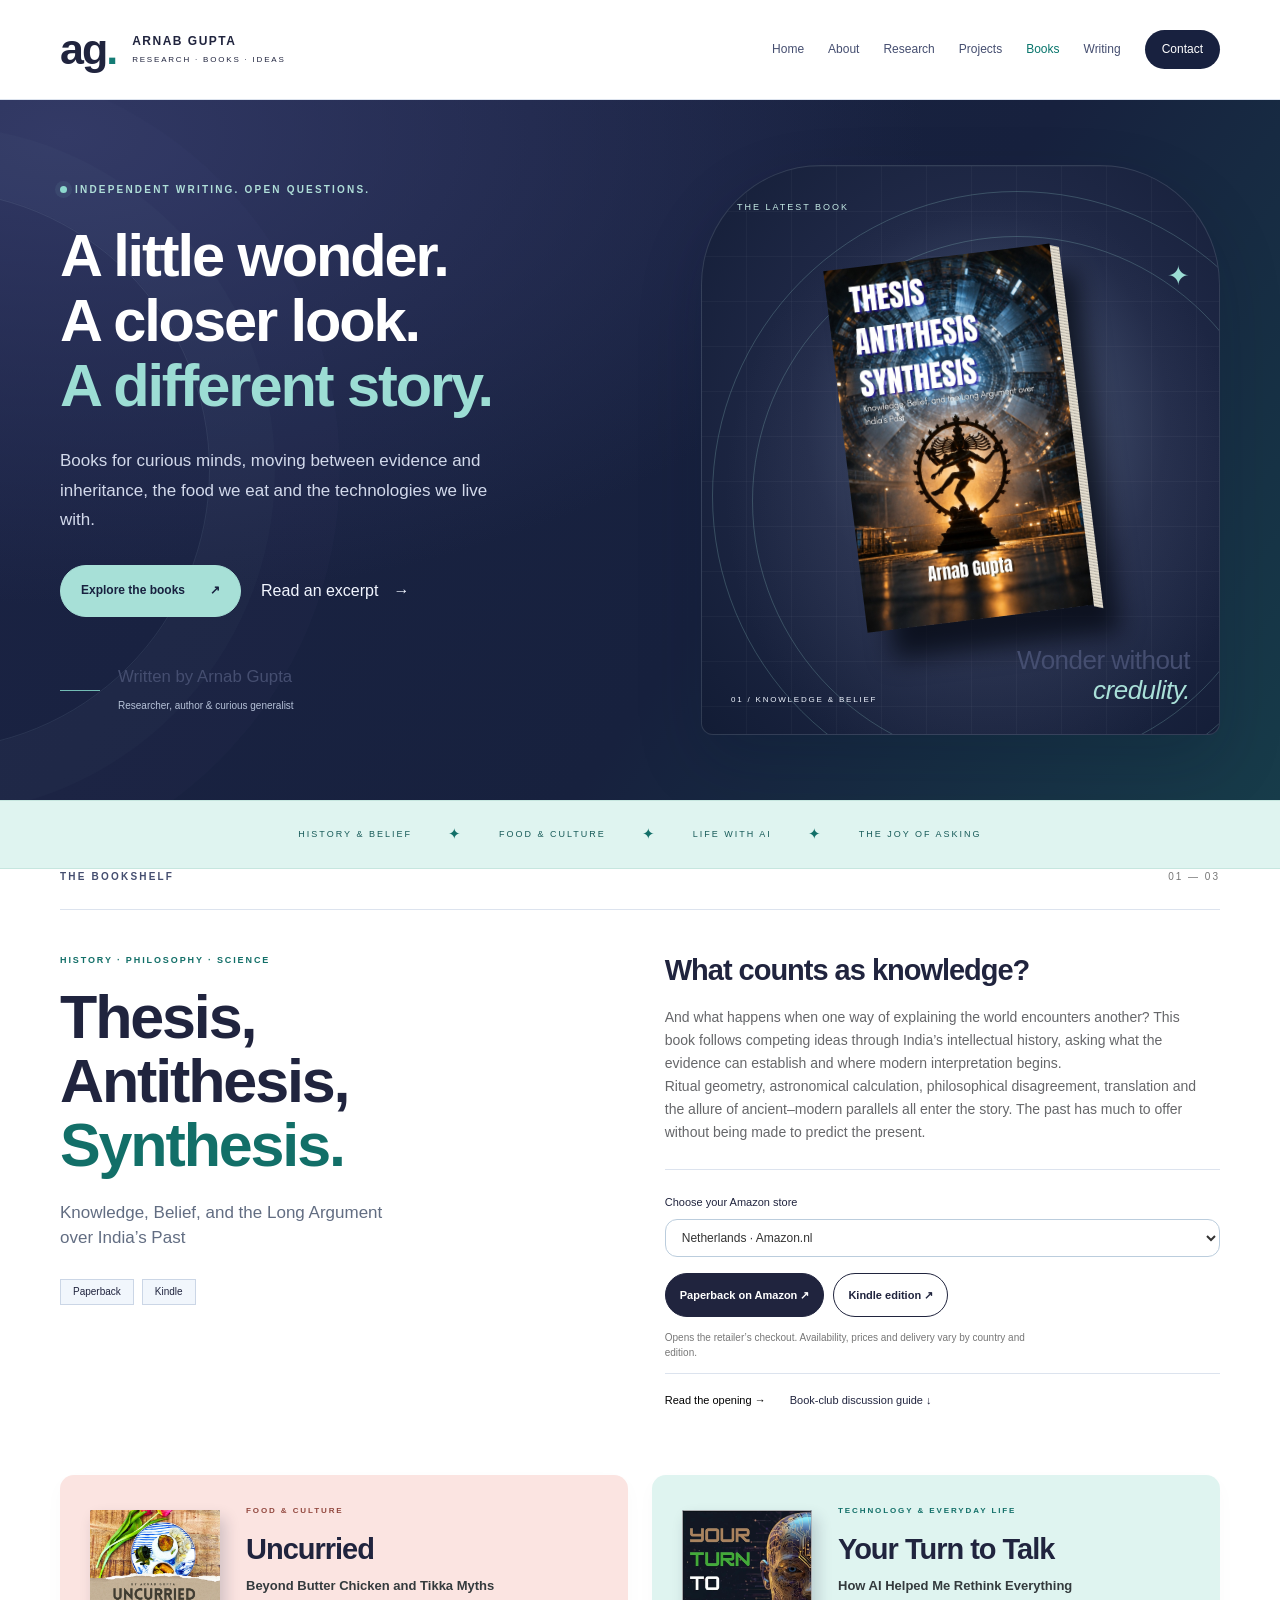
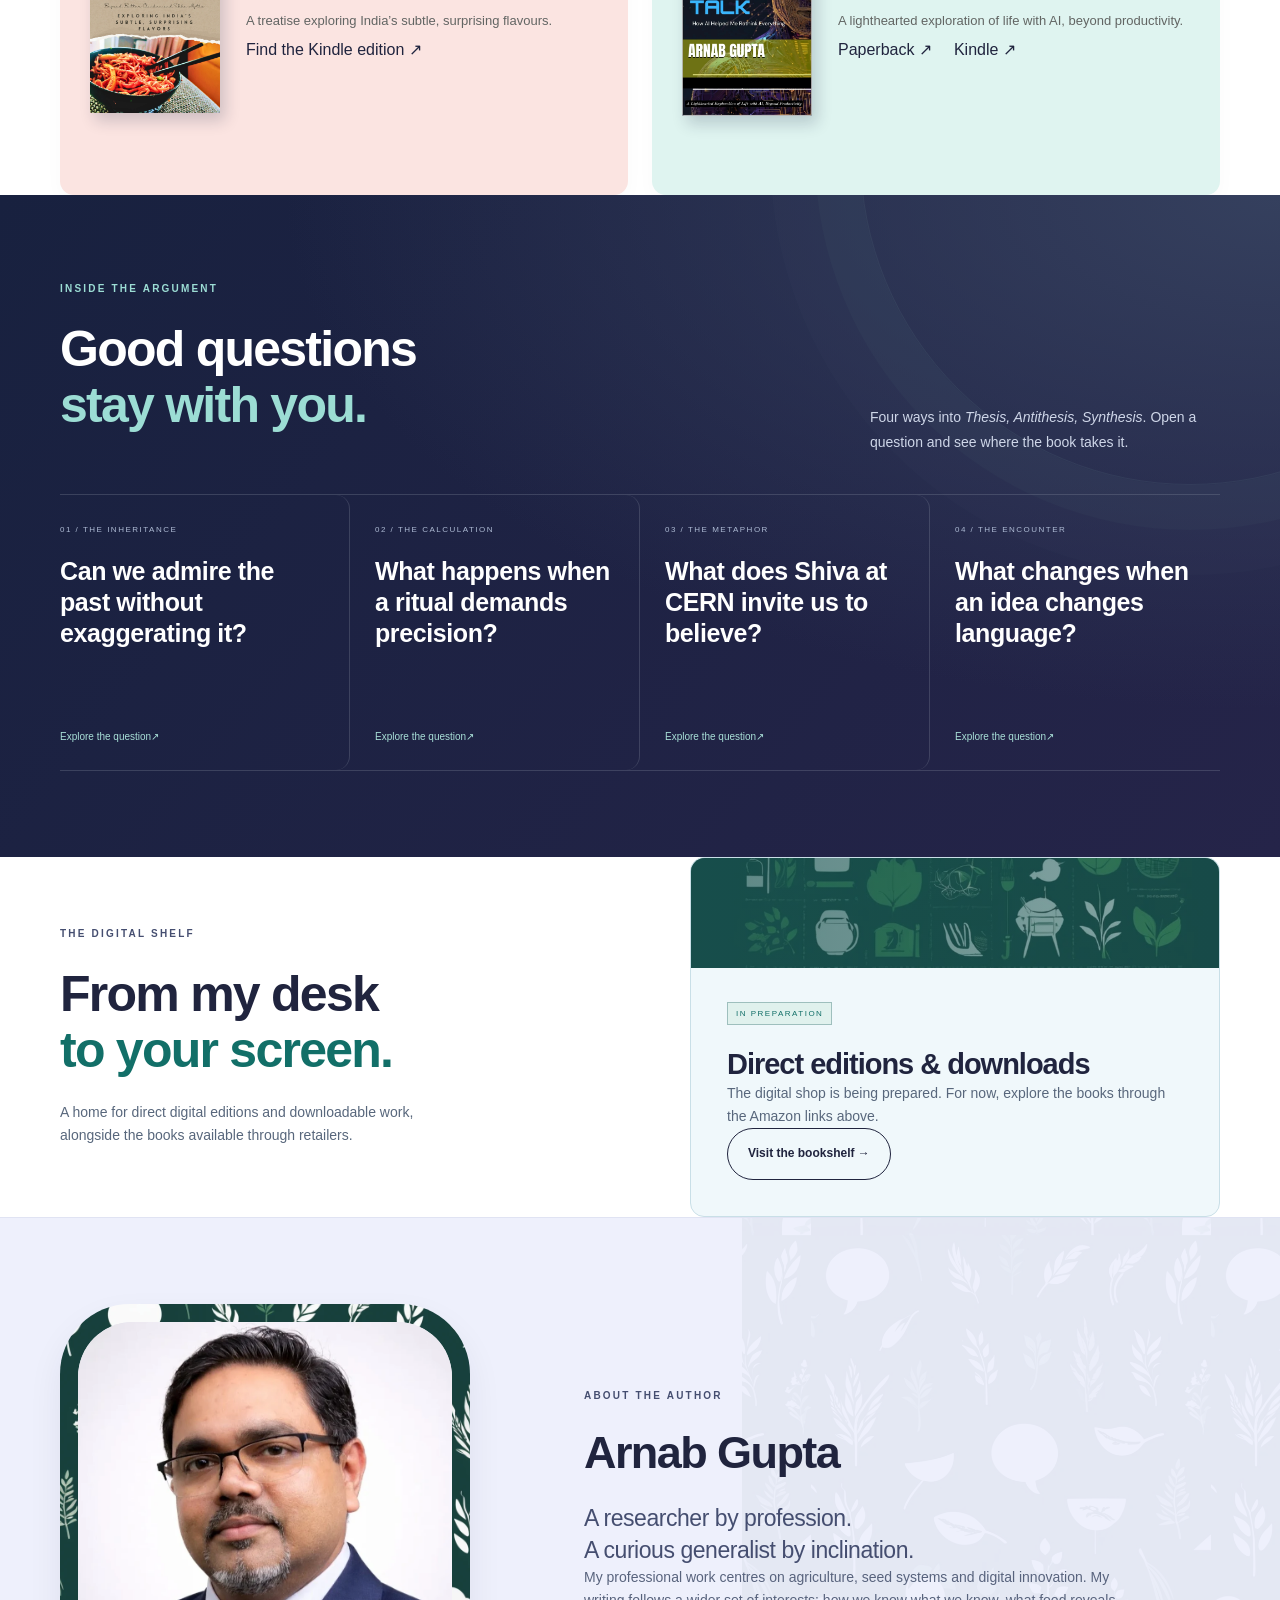
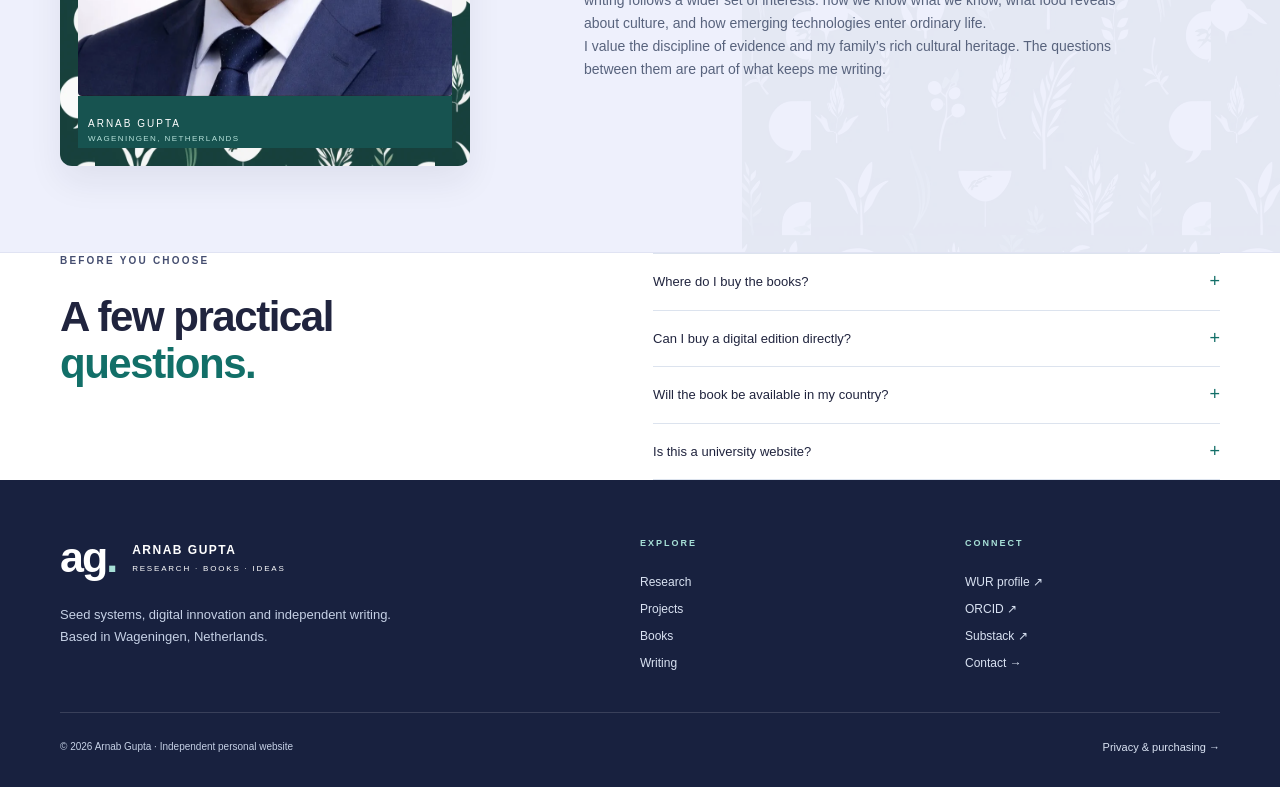
==== books/index.html @ ed829ef6 "Add files via upload" ====
<!doctype html>
<html lang="en">
<head>
  <meta charset="utf-8"><meta name="viewport" content="width=device-width, initial-scale=1">
  <title>Arnab Gupta | Books, ideas & independent writing</title>
  <meta name="description" content="Books by Arnab Gupta on India's intellectual history, food and life with AI. Explore the books, read an excerpt and find your preferred edition.">
  <meta name="theme-color" content="#171e34">
  <meta property="og:title" content="Arnab Gupta — Books & Ideas"><meta property="og:description" content="For curious minds. Books about knowledge, culture, food and life with AI."><meta property="og:type" content="website">
  <meta property="og:image" content="https://arnabgupta.nl/assets/books/thesis-cover.jpg">
  <link rel="icon" href="../assets/books/favicon.svg" type="image/svg+xml"><link rel="stylesheet" href="../css/style.css?v=unified-1"><link rel="stylesheet" href="../css/books.css?v=unified-1"><link rel="stylesheet" href="../css/unified.css?v=unified-1">
  <script src="../js/shop-config.js" defer></script><script src="../js/books.js?v=unified-1" defer></script>
</head>
<body class="books-page">

<a class="skip" href="#main">Skip to content</a>
<header class="header site-header"><a class="brand" href="../index.html" aria-label="Arnab Gupta home"><span class="monogram">ag<span>.</span></span><span>ARNAB GUPTA<small>RESEARCH · BOOKS · IDEAS</small></span></a><button class="menu-toggle" aria-label="Open navigation" aria-expanded="false" aria-controls="navigation">Menu <span aria-hidden="true">☰</span></button><nav id="navigation" aria-label="Main navigation"><a href="../index.html">Home</a><a href="../pages/about.html">About</a><a href="../pages/research.html">Research</a><a href="../pages/projects.html">Projects</a><a href="../books/" aria-current="page">Books</a><a href="../pages/writing.html">Writing</a><a href="../pages/contact.html" class="nav-shop">Contact</a></nav></header><noscript><style>.site-header.header{height:auto;min-height:85px;flex-wrap:wrap;padding-top:16px;padding-bottom:16px}.site-header #navigation{display:flex;position:static;padding:8px 0;box-shadow:none;width:100%;gap:18px;flex-wrap:wrap}.site-header .menu-toggle{display:none}</style></noscript>
<main id="main">
<section class="hero wrap">
  <div class="hero-copy"><p class="eyebrow"><span></span>INDEPENDENT WRITING. OPEN QUESTIONS.</p><h1>A little wonder.<br>A closer look.<br><em>A different story.</em></h1><p class="lead">Books for curious minds, moving between evidence and inheritance, the food we eat and the technologies we live with.</p><div class="actions"><a class="button dark" href="#books">Explore the books <span aria-hidden="true">↗</span></a><button class="text-button" data-open="excerpt">Read an excerpt <span aria-hidden="true">→</span></button></div><div class="hero-foot"><span class="line"></span><p>Written by Arnab Gupta<br><small>Researcher, author & curious generalist</small></p></div></div>
  <div class="hero-art"><div class="art-grid" aria-hidden="true"></div><div class="orbit orbit-one" aria-hidden="true"></div><div class="orbit orbit-two" aria-hidden="true"></div><span class="art-label">THE LATEST BOOK</span><div class="book-object"><img src="../assets/books/thesis-cover.jpg" alt="Cover of Thesis, Antithesis, Synthesis by Arnab Gupta" width="1248" height="1992" fetchpriority="high"></div><div class="art-caption"><span>01 / KNOWLEDGE & BELIEF</span><p>Wonder without<br><em>credulity.</em></p></div></div>
</section>
<div class="topic-ribbon" aria-label="Topics"><span>HISTORY & BELIEF</span><i>✦</i><span>FOOD & CULTURE</span><i>✦</i><span>LIFE WITH AI</span><i>✦</i><span>THE JOY OF ASKING</span></div>
<section class="featured wrap section" id="books"><div class="section-heading"><p class="eyebrow">THE BOOKSHELF</p><span>01 — 03</span></div><div class="featured-grid"><div class="featured-title"><p class="category">HISTORY · PHILOSOPHY · SCIENCE</p><h2>Thesis,<br>Antithesis,<br><em>Synthesis.</em></h2><p class="subtitle">Knowledge, Belief, and the Long Argument over India’s Past</p><div class="format-badges"><span>Paperback</span><span>Kindle</span></div></div><div class="featured-detail"><h3>What counts as knowledge?</h3><p>And what happens when one way of explaining the world encounters another? This book follows competing ideas through India’s intellectual history, asking what the evidence can establish and where modern interpretation begins.</p><p>Ritual geometry, astronomical calculation, philosophical disagreement, translation and the allure of ancient–modern parallels all enter the story. The past has much to offer without being made to predict the present.</p><div class="purchase"><label for="marketplace">Choose your Amazon store</label><select id="marketplace"><option value="nl">Netherlands · Amazon.nl</option><option value="com">United States · Amazon.com</option><option value="uk">United Kingdom · Amazon.co.uk</option><option value="de">Germany · Amazon.de</option><option value="in">India · Amazon.in</option><option value="se">Sweden · Amazon.se</option></select><div class="actions retailer-actions"><a class="button dark amazon-link" data-asin="B0HML921BQ" href="https://www.amazon.nl/dp/B0HML921BQ" target="_blank" rel="noopener noreferrer">Paperback on Amazon ↗</a><a class="button outline amazon-link" data-asin="B0HMJNJ7VN" href="https://www.amazon.nl/dp/B0HMJNJ7VN" target="_blank" rel="noopener noreferrer">Kindle edition ↗</a></div><a id="lulu-featured" class="text-button" hidden target="_blank" rel="noopener noreferrer">Order from Lulu ↗</a><p class="fine-print">Opens the retailer’s checkout. Availability, prices and delivery vary by country and edition.</p></div><div class="reading-links"><button data-open="excerpt">Read the opening →</button><a href="../assets/books/reading-guide.txt" download>Book-club discussion guide ↓</a></div></div></div>
<div class="other-books"><article class="other-book food" id="uncurried"><div class="shelf-cover spread-cover"><img src="../assets/books/uncurried-wrap.webp" alt="Front cover of Uncurried by Arnab Gupta" width="2000" height="1483" loading="lazy" decoding="async"></div><div><p class="category">FOOD & CULTURE</p><h3>Uncurried</h3><p class="book-subtitle">Beyond Butter Chicken and Tikka Myths</p><p>A treatise exploring India’s subtle, surprising flavours.</p><a class="text-button amazon-link" data-asin="B0DS2QLDKL" href="https://www.amazon.nl/dp/B0DS2QLDKL" target="_blank" rel="noopener noreferrer">Find the Kindle edition ↗</a></div></article><article class="other-book ai" id="your-turn-to-talk"><div class="shelf-cover"><img src="../assets/books/your-turn-to-talk.webp" alt="Cover of Your Turn to Talk by Arnab Gupta" width="943" height="1500" loading="lazy" decoding="async"></div><div><p class="category">TECHNOLOGY & EVERYDAY LIFE</p><h3>Your Turn to Talk</h3><p class="book-subtitle">How AI Helped Me Rethink Everything</p><p>A lighthearted exploration of life with AI, beyond productivity.</p><div class="inline-links"><a class="text-button amazon-link" data-asin="B0DRVMP7KD" href="https://www.amazon.nl/dp/B0DRVMP7KD" target="_blank" rel="noopener noreferrer">Paperback ↗</a><a class="text-button amazon-link" data-asin="B0DLWZWVFP" href="https://www.amazon.nl/dp/B0DLWZWVFP" target="_blank" rel="noopener noreferrer">Kindle ↗</a></div></div></article></div></section>
<section class="ideas section" id="ideas"><div class="wrap"><div class="ideas-head"><div><p class="eyebrow">INSIDE THE ARGUMENT</p><h2>Good questions<br><em>stay with you.</em></h2></div><p>Four ways into <cite>Thesis, Antithesis, Synthesis</cite>. Open a question and see where the book takes it.</p></div><div class="ideas-grid"><button class="idea" data-open="wonder"><span class="idea-index">01 / THE INHERITANCE</span><h3>Can we admire the past without exaggerating it?</h3><span class="idea-link">Explore the question <span>↗</span></span></button><button class="idea" data-open="geometry"><span class="idea-index">02 / THE CALCULATION</span><h3>What happens when a ritual demands precision?</h3><span class="idea-link">Explore the question <span>↗</span></span></button><button class="idea" data-open="cern"><span class="idea-index">03 / THE METAPHOR</span><h3>What does Shiva at CERN invite us to believe?</h3><span class="idea-link">Explore the question <span>↗</span></span></button><button class="idea" data-open="translation"><span class="idea-index">04 / THE ENCOUNTER</span><h3>What changes when an idea changes language?</h3><span class="idea-link">Explore the question <span>↗</span></span></button></div></div></section>
<section class="direct wrap section" id="direct"><div><p class="eyebrow">THE DIGITAL SHELF</p><h2>From my desk<br><em>to your screen.</em></h2><p>A home for direct digital editions and downloadable work, alongside the books available through retailers.</p></div><div class="direct-panel" id="direct-panel"><div class="shop-illustration" aria-hidden="true"><img src="../assets/books/seed-pattern.webp" alt="" width="784" height="1176" loading="lazy" decoding="async"></div><span class="small-stamp">IN PREPARATION</span><h3>Direct editions & downloads</h3><p>The digital shop is being prepared. For now, explore the books through the Amazon links above.</p><a class="button outline" href="#books">Visit the bookshelf →</a></div></section>
<section class="about section" id="about"><div class="wrap about-grid"><figure class="author-portrait"><div class="portrait-frame"><img src="../assets/books/author-portrait.webp" alt="Arnab Gupta" width="913" height="989" loading="lazy" decoding="async"></div><figcaption>ARNAB GUPTA<span>WAGENINGEN, NETHERLANDS</span></figcaption></figure><div><p class="eyebrow">ABOUT THE AUTHOR</p><h2>Arnab Gupta</h2><p class="about-lead">A researcher by profession.<br>A curious generalist by inclination.</p><p>My professional work centres on agriculture, seed systems and digital innovation. My writing follows a wider set of interests: how we know what we know, what food reveals about culture, and how emerging technologies enter ordinary life.</p><p>I value the discipline of evidence and my family’s rich cultural heritage. The questions between them are part of what keeps me writing.</p></div></div></section>
<section class="faq wrap section" id="practical"><div><p class="eyebrow">BEFORE YOU CHOOSE</p><h2>A few practical<br><em>questions.</em></h2></div><div class="faq-list"><details><summary>Where do I buy the books?</summary><p>The purchase buttons open Amazon in your selected country. Amazon handles payment, delivery and order support for those purchases. Any Lulu options added here will take you to Lulu’s checkout.</p></details><details><summary>Can I buy a digital edition directly?</summary><p>Direct digital editions are in preparation. When they are available, each listing will state the file format, price and delivery arrangements before you pay.</p></details><details><summary>Will the book be available in my country?</summary><p>Choose your local Amazon store and check the edition’s product page. Availability and shipping can differ between paperback and Kindle editions and between countries.</p></details><details><summary>Is this a university website?</summary><p>No. This is Arnab Gupta’s independent author website. The books and views presented here are personal work.</p></details></div></section>
</main>
<footer class="site-footer"><div class="wrap footer-grid"><div><a class="brand" href="../index.html"><span class="monogram">ag<span>.</span></span><span>ARNAB GUPTA<small>RESEARCH · BOOKS · IDEAS</small></span></a><p>Seed systems, digital innovation and independent writing.<br>Based in Wageningen, Netherlands.</p></div><div><p class="eyebrow">EXPLORE</p><a href="../pages/research.html">Research</a><a href="../pages/projects.html">Projects</a><a href="../books/">Books</a><a href="../pages/writing.html">Writing</a></div><div><p class="eyebrow">CONNECT</p><a href="https://www.wur.nl/en/persons/arnab-gupta" target="_blank" rel="noopener noreferrer">WUR profile ↗</a><a href="https://orcid.org/0000-0002-5672-5735" target="_blank" rel="noopener noreferrer">ORCID ↗</a><a href="https://arnabgupta9.substack.com" target="_blank" rel="noopener noreferrer">Substack ↗</a><a href="../pages/contact.html">Contact →</a></div></div><div class="wrap footer-bottom"><p>© <span id="year">2026</span> Arnab Gupta · Independent personal website</p><button class="text-button" data-open="privacy">Privacy &amp; purchasing →</button></div></footer>
<dialog id="reader"><div class="dialog-toolbar"><span>ARNAB GUPTA / THE READING ROOM</span><button id="close-reader" aria-label="Close reading room">×</button></div><div id="reader-content"></div></dialog>
<script src="../js/components.js"></script></body></html>
---- css/style.css ----
/* ============================================================
   ARNAB GUPTA — Personal Professional Website
   Design System & Global Styles
   ============================================================ */


:root {
  --forest:      #18213f;
  --forest-2:    #253253;
  --forest-3:    #166d6a;
  --forest-4:    #147c75;
  --amber:       #147c75;
  --amber-2:     #7ecbc0;
  --amber-3:     #a7e0d7;
  --cream:       #ffffff;
  --cream-2:     #e8f0f7;
  --ink:         #20243e;
  --ink-2:       #454e70;
  --ink-3:       #626d82;
  --white:       #ffffff;
  --red-fragile: #8b2020;

  --serif: "Helvetica Neue", Helvetica, Arial, sans-serif;
  --sans:  "Helvetica Neue", Helvetica, Arial, sans-serif;
  --mono:  "Helvetica Neue", Helvetica, Arial, sans-serif;

  --nav-h: 66px;
  --w:     1180px;
  --r:     999px;
  --ease:  cubic-bezier(0.16, 1, 0.3, 1);
}

*, *::before, *::after { box-sizing: border-box; margin: 0; padding: 0; }
html { scroll-behavior: smooth; font-size: 16px; }
body { font-family: var(--sans); background: var(--white); color: var(--ink); line-height: 1.7; -webkit-font-smoothing: antialiased; overflow-x: hidden; }
img { display: block; max-width: 100%; }
a   { color: inherit; text-decoration: none; }
ul  { list-style: none; }

h1,h2,h3 { font-family: var(--serif); line-height: 1.15; }
h1 { font-size: clamp(2.6rem, 5.5vw, 4.8rem); font-weight: 900; }
h2 { font-size: clamp(1.9rem, 3.2vw, 2.8rem); font-weight: 700; }
h3 { font-size: clamp(1.2rem, 2vw, 1.6rem); font-weight: 500; }
h4 { font-size: 1.05rem; font-weight: 600; font-family: var(--sans); }
p  { font-size: 1.05rem; color: var(--ink-2); max-width: 70ch; }

.wrap   { max-width: var(--w); margin: 0 auto; padding: 0 2rem; }
.sec    { padding: 6rem 0; }
.sec-sm { padding: 3.5rem 0; }

/* Labels & rules */
.label { font-family: var(--mono); font-size: 0.7rem; letter-spacing: 0.18em; text-transform: uppercase; color: var(--amber); display: block; margin-bottom: 0.8rem; }
.rule  { width: 40px; height: 2px; background: var(--amber); margin: 0.9rem 0 2.2rem; }

/* Buttons */
.btn { display: inline-flex; align-items: center; gap: 0.45rem; padding: 0.72rem 1.7rem; border-radius: var(--r); font-family: var(--sans); font-size: 0.88rem; font-weight: 500; letter-spacing: 0.025em; cursor: pointer; border: none; transition: all 0.22s var(--ease); white-space: nowrap; }
.btn-dk { background: var(--forest); color: var(--white); }
.btn-dk:hover { background: var(--forest-3); transform: translateY(-2px); box-shadow: 0 6px 20px rgba(24,33,63,0.3); }
.btn-ol { background: transparent; color: var(--forest); border: 1.5px solid var(--forest-3); }
.btn-ol:hover { background: var(--forest); color: var(--white); }
.btn-am { background: var(--amber); color: var(--white); }
.btn-am:hover { background: var(--amber-2); transform: translateY(-2px); }
.btn-wh { background: transparent; color: var(--cream); border: 1.5px solid rgba(242,246,255,0.4); }
.btn-wh:hover { background: rgba(242,246,255,0.1); }

/* Tags */
.tag { display: inline-block; padding: 0.2rem 0.7rem; border-radius: 100px; font-size: 0.73rem; font-weight: 500; letter-spacing: 0.04em; font-family: var(--sans); }
.tg { background: #dff4f0; color: var(--forest-2); }
.ta { background: #fbe4e1; color: #92483f; }
.ts { background: var(--cream-2); color: var(--ink-3); }
.td { background: var(--forest-2); color: var(--cream); }
.tr { background: #f5d2d2; color: var(--red-fragile); }

/* ── NAV ── */
.nav { position: fixed; top: 0; left: 0; right: 0; height: var(--nav-h); z-index: 200; background: rgba(255,255,255,0.94); backdrop-filter: blur(16px); border-bottom: 1px solid rgba(126,203,192,0.13); transition: box-shadow 0.3s; }
.nav.scrolled { box-shadow: 0 2px 24px rgba(24,33,63,0.09); }
.nav-in { max-width: var(--w); margin: 0 auto; padding: 0 2rem; height: 100%; display: flex; align-items: center; justify-content: space-between; }
.nav-logo { font-family: var(--serif); font-size: 1.2rem; font-weight: 700; color: var(--forest); }
.nav-logo em { color: var(--amber); font-style: normal; }
.nav-links { display: flex; align-items: center; gap: 1.8rem; }
.nav-links a { font-size: 0.85rem; font-weight: 500; color: var(--ink-3); transition: color 0.2s; position: relative; }
.nav-links a::after { content: ''; position: absolute; bottom: -4px; left: 0; right: 0; height: 1.5px; background: var(--amber); transform: scaleX(0); transition: transform 0.22s var(--ease); transform-origin: left; }
.nav-links a:hover, .nav-links a.active { color: var(--forest); }
.nav-links a:hover::after, .nav-links a.active::after { transform: scaleX(1); }
.nav-cta { font-size: 0.82rem !important; padding: 0.42rem 1.1rem; background: var(--forest) !important; color: var(--white) !important; border-radius: var(--r); }
.nav-cta:hover { background: var(--forest-3) !important; }
.nav-cta::after { display: none !important; }
.hamburger { display: none; flex-direction: column; gap: 5px; cursor: pointer; padding: 4px; }
.hamburger span { display: block; width: 22px; height: 2px; background: var(--forest); transition: all 0.3s; }

/* ── PAGE HERO (inner pages) ── */
.page-hero { background: var(--forest); padding: calc(var(--nav-h) + 4rem) 0 4rem; position: relative; overflow: hidden; }
.page-hero::after { content: ''; position: absolute; bottom: 0; left: 0; right: 0; height: 1px; background: linear-gradient(90deg, transparent, var(--amber), transparent); }
.page-hero .label { color: var(--amber-3); }
.page-hero h1 { color: var(--cream); margin-bottom: 1rem; }
.page-hero p  { color: rgba(242,246,255,0.65); }

/* ── CARDS & GRIDS ── */
.do-section { background: var(--cream); }
.do-grid    { display: grid; grid-template-columns: repeat(3,1fr); gap: 1.5rem; }
.do-card    { background: var(--white); border-radius: 8px; border: 1px solid var(--cream-2); padding: 2rem 1.8rem; transition: transform 0.25s var(--ease), box-shadow 0.25s, border-color 0.25s; position: relative; overflow: hidden; }
.do-card::before { content: ''; position: absolute; top: 0; left: 0; right: 0; height: 3px; background: linear-gradient(90deg, var(--forest-4), var(--amber)); transform: scaleX(0); transform-origin: left; transition: transform 0.3s var(--ease); }
.do-card:hover { transform: translateY(-4px); box-shadow: 0 12px 40px rgba(24,33,63,0.1); border-color: rgba(126,203,192,0.2); }
.do-card:hover::before { transform: scaleX(1); }
.do-icon { width: 52px; height: 52px; border-radius: 10px; display: flex; align-items: center; justify-content: center; font-size: 1.6rem; margin-bottom: 1.2rem; }
.do-card h4 { font-size: 1.05rem; margin-bottom: 0.6rem; color: var(--forest); }
.do-card p  { font-size: 0.9rem; }

.recent-sec  { background: var(--cream); }
.recent-grid { display: grid; grid-template-columns: repeat(2,1fr); gap: 1.5rem; }
.recent-card { background: var(--white); border-radius: 8px; border: 1px solid var(--cream-2); padding: 1.8rem; transition: transform 0.22s var(--ease), box-shadow 0.22s; }
.recent-card:hover { transform: translateY(-3px); box-shadow: 0 10px 32px rgba(24,33,63,0.09); }
.recent-card h4 { margin-bottom: 0.5rem; color: var(--forest); }
.recent-card p  { font-size: 0.9rem; }

/* ── TIMELINE ── */
.tl { display: flex; flex-direction: column; position: relative; }
.tl::before { content: ''; position: absolute; left: 16px; top: 24px; bottom: 0; width: 1px; background: linear-gradient(to bottom, var(--amber), transparent); }
.tl-item { display: grid; grid-template-columns: 48px 1fr; gap: 1.5rem; padding: 0 0 2.5rem; }
.tl-dot  { width: 34px; height: 34px; border-radius: 50%; display: flex; align-items: center; justify-content: center; font-size: 1rem; border: 2px solid var(--cream-2); background: var(--white); position: relative; z-index: 1; margin-top: 2px; }
.tl-dot.now { border-color: var(--amber); background: var(--amber); }
.tl-body h4 { margin-bottom: 0.2rem; color: var(--forest); }
.tl-org     { font-size: 0.85rem; color: var(--amber); font-weight: 600; margin-bottom: 0.15rem; }
.tl-period  { font-family: var(--mono); font-size: 0.73rem; color: var(--ink-3); margin-bottom: 0.5rem; }
.tl-body p  { font-size: 0.88rem; }

/* ── GEO STRIP ── */
.geo-strip   { background: var(--forest-2); padding: 5rem 0; position: relative; overflow: hidden; }
.geo-bg      { position: absolute; inset: 0; background: repeating-linear-gradient(45deg, transparent, transparent 20px, rgba(20,124,117,0.06) 20px, rgba(20,124,117,0.06) 21px); }
.geo-content { position: relative; z-index: 1; }
.geo-inner   { display: grid; grid-template-columns: 1fr 1fr; gap: 4rem; align-items: center; }
.geo-text h2 { color: var(--cream); margin-bottom: 1rem; }
.geo-text p  { color: rgba(242,246,255,0.65); margin-bottom: 2rem; }
.geo-countries { display: flex; flex-wrap: wrap; gap: 0.5rem; }
.geo-country   { font-family: var(--mono); font-size: 0.68rem; letter-spacing: 0.1em; padding: 0.25rem 0.65rem; border-radius: 100px; border: 1px solid rgba(126,203,192,0.28); color: var(--amber-3); }
.geo-map       { background: rgba(24,33,63,0.5); border-radius: 12px; border: 1px solid rgba(126,203,192,0.18); overflow: hidden; padding: 1.5rem; }

/* ── STATS BAND ── */
.stats-band { background: var(--amber); padding: 2rem 0; }
.stats-row  { max-width: var(--w); margin: 0 auto; padding: 0 2rem; display: grid; grid-template-columns: repeat(4,1fr); gap: 1rem; }
.stat-cell  { text-align: center; }
.stat-cell strong { display: block; font-family: var(--serif); font-size: 2.2rem; font-weight: 700; color: var(--white); line-height: 1; }
.stat-cell span   { font-size: 0.8rem; color: rgba(255,255,255,0.8); letter-spacing: 0.04em; }

/* ── WRITING BAND ── */
.writing-band { background: var(--forest); padding: 5rem 0; text-align: center; position: relative; overflow: hidden; }
.writing-band::before { content: '"'; position: absolute; top: -2rem; left: 5%; font-family: var(--serif); font-size: 18rem; color: rgba(126,203,192,0.06); line-height: 1; pointer-events: none; }
.writing-band h2 { color: var(--cream); margin-bottom: 1rem; }
.writing-band p  { color: rgba(242,246,255,0.65); margin: 0 auto 2rem; }
.writing-band .btns { display: flex; gap: 1rem; justify-content: center; flex-wrap: wrap; }

/* ── RESEARCH ── */
.filter-bar  { display: flex; gap: 0.5rem; flex-wrap: wrap; margin-bottom: 2.5rem; }
.filter-btn  { padding: 0.38rem 1rem; border-radius: 100px; font-size: 0.8rem; font-weight: 500; border: 1.5px solid var(--cream-2); background: transparent; color: var(--ink-3); cursor: pointer; transition: all 0.2s; font-family: var(--sans); }
.filter-btn:hover, .filter-btn.active { background: var(--forest); color: var(--white); border-color: var(--forest); }
.pub-list    { display: flex; flex-direction: column; gap: 1.2rem; }
.pub-item    { display: grid; grid-template-columns: 72px 1fr; gap: 1.5rem; padding: 1.5rem; background: var(--cream); border-radius: 8px; border: 1px solid transparent; transition: border-color 0.2s, box-shadow 0.2s; }
.pub-item:hover { border-color: rgba(126,203,192,0.25); box-shadow: 0 4px 20px rgba(24,33,63,0.07); }
.pub-year    { font-family: var(--serif); font-size: 1.8rem; font-weight: 700; color: var(--amber); line-height: 1; padding-top: 0.2rem; }
.pub-body h4 { margin-bottom: 0.3rem; font-size: 0.98rem; line-height: 1.4; }
.pub-body h4 a { color: var(--forest); border-bottom: 1px dashed rgba(126,203,192,0.5); }
.pub-body h4 a:hover { color: var(--amber); }
.pub-authors { font-size: 0.8rem; color: var(--ink-3); margin-bottom: 0.3rem; }
.pub-journal { font-size: 0.82rem; font-style: italic; color: var(--ink-2); margin-bottom: 0.5rem; }
.pub-tags    { display: flex; flex-wrap: wrap; gap: 0.35rem; }

/* ── PROJECTS ── */
.proj-grid { display: grid; grid-template-columns: repeat(3,1fr); gap: 1.5rem; }
.proj-card { background: var(--white); border: 1px solid var(--cream-2); border-radius: 10px; overflow: hidden; transition: transform 0.25s var(--ease), box-shadow 0.25s; }
.proj-card:hover { transform: translateY(-5px); box-shadow: 0 12px 40px rgba(24,33,63,0.13); }
.proj-thumb { height: 120px; display: flex; align-items: center; justify-content: center; font-size: 2.8rem; }
.proj-body  { padding: 1.4rem; }
.proj-body h4 { margin-bottom: 0.4rem; font-size: 1rem; }
.proj-body p  { font-size: 0.85rem; margin-bottom: 1rem; }
.proj-chips { display: flex; gap: 0.4rem; flex-wrap: wrap; }
.pt-g { background: linear-gradient(135deg,#c8e8d4,#147c75); }
.pt-a { background: linear-gradient(135deg,#f5e0c4,#147c75); }
.pt-f { background: linear-gradient(135deg,#166d6a,#18213f); }
.pt-b { background: linear-gradient(135deg,#c8dff5,#3a6fa5); }
.pt-m { background: linear-gradient(135deg,#253253,#147c75); }

/* ── WRITING ── */
.writing-list { display: flex; flex-direction: column; }
.writing-item { display: grid; grid-template-columns: 1fr auto; gap: 1.5rem; padding: 1.8rem; align-items: start; border-bottom: 1px solid var(--cream-2); transition: background 0.2s; }
.writing-item:hover { background: var(--cream); }
.writing-item:last-child { border-bottom: none; }
.writing-date { font-family: var(--mono); font-size: 0.73rem; color: var(--ink-3); white-space: nowrap; padding-top: 0.35rem; }
.writing-item h4 { margin-bottom: 0.35rem; }
.writing-item h4 a { color: var(--forest); }
.writing-item h4 a:hover { color: var(--amber); }
.writing-item p { font-size: 0.88rem; }

/* ── ABOUT ── */
.about-grid { display: grid; grid-template-columns: 1fr 300px; gap: 4rem; }
.prose p { margin-bottom: 1.4rem; }
.prose a { color: var(--forest); border-bottom: 1px solid rgba(126,203,192,0.4); }
.prose a:hover { border-color: var(--amber); }
.sidebar-card { background: var(--cream); border-radius: 8px; padding: 1.4rem; margin-bottom: 1.2rem; border: 1px solid rgba(126,203,192,0.1); }
.sidebar-card h5 { font-family: var(--mono); font-size: 0.68rem; letter-spacing: 0.15em; text-transform: uppercase; color: var(--amber); margin-bottom: 0.9rem; }
.sidebar-list li { font-size: 0.87rem; color: var(--ink-2); padding: 0.35rem 0; border-bottom: 1px solid rgba(126,203,192,0.08); display: flex; align-items: center; gap: 0.5rem; }
.sidebar-list li:last-child { border-bottom: none; }
.sidebar-list li::before { content: '›'; color: var(--amber); }

/* ── CONTACT ── */
.contact-split  { display: grid; grid-template-columns: 1fr 1fr; gap: 3rem; }
.contact-method { display: flex; align-items: flex-start; gap: 1rem; padding: 1.4rem; background: var(--cream); border-radius: 8px; margin-bottom: 1rem; transition: transform 0.2s; }
.contact-method:hover { transform: translateX(4px); }
.c-icon { width: 42px; height: 42px; border-radius: 8px; background: var(--forest); color: var(--white); display: flex; align-items: center; justify-content: center; font-size: 1.1rem; flex-shrink: 0; }
.contact-method h4 { font-size: 0.78rem; text-transform: uppercase; letter-spacing: 0.08em; color: var(--ink-3); margin-bottom: 0.15rem; }
.contact-method a, .contact-method p { font-size: 0.92rem; color: var(--forest); }

/* ── FOOTER ── */
footer { background: var(--forest); color: var(--cream); padding: 3.5rem 0 2rem; }
.footer-grid { max-width: var(--w); margin: 0 auto; padding: 0 2rem; display: grid; grid-template-columns: 2fr 1fr 1fr; gap: 3rem; margin-bottom: 2.5rem; }
.foot-brand p { font-size: 0.85rem; color: rgba(242,246,255,0.55); margin-top: 0.7rem; max-width: 30ch; }
.foot-col h5  { font-family: var(--mono); font-size: 0.68rem; letter-spacing: 0.18em; text-transform: uppercase; color: var(--amber); margin-bottom: 1rem; }
.foot-col li  { padding: 0.28rem 0; }
.foot-col li a { font-size: 0.85rem; color: rgba(242,246,255,0.6); transition: color 0.2s; }
.foot-col li a:hover { color: var(--amber-3); }
.foot-bottom { border-top: 1px solid rgba(126,203,192,0.18); padding: 1.5rem 2rem 0; max-width: var(--w); margin: 0 auto; display: flex; justify-content: space-between; align-items: center; font-family: var(--mono); font-size: 0.72rem; color: rgba(242,246,255,0.38); }

/* ── ANIMATIONS ── */
.fade-up { opacity: 1; transform: none; }
.fade-up.vis { opacity: 1; transform: translateY(0); }

/* ── RESPONSIVE ── */
@media (max-width: 960px) {
  .hero-body, .geo-inner { grid-template-columns: 1fr; }
  .hero-card { max-width: 380px; }
  .do-grid   { grid-template-columns: 1fr 1fr; }
  .geo-map   { display: none; }
  .recent-grid, .about-grid, .contact-split { grid-template-columns: 1fr; }
  .proj-grid { grid-template-columns: 1fr 1fr; }
  .footer-grid { grid-template-columns: 1fr 1fr; }
  .stats-row { grid-template-columns: repeat(2,1fr); }
}
@media (max-width: 640px) {
  :root { --nav-h: 58px; }
  .do-grid, .proj-grid { grid-template-columns: 1fr; }
  .pub-item, .writing-item { grid-template-columns: 1fr; }
  .nav-links { display: none; }
  .hamburger { display: flex; }
  .nav-links.open { display: flex; flex-direction: column; position: fixed; top: var(--nav-h); left: 0; right: 0; background: var(--white); padding: 1.5rem 2rem; gap: 1.2rem; box-shadow: 0 8px 30px rgba(0,0,0,0.1); border-bottom: 1px solid var(--cream-2); z-index: 99; }
  .footer-grid { grid-template-columns: 1fr; gap: 2rem; }
  .foot-bottom { flex-direction: column; gap: 0.5rem; text-align: center; }
}
---- css/books.css ----
:root{--font-sans:"Helvetica Neue",Helvetica,Arial,sans-serif}
*{box-sizing:border-box}html{scroll-behavior:smooth;scroll-padding-top:95px}body{margin:0;background:#ffffff;color:#20243e;font-family:var(--font-sans);font-size:16px;line-height:1.65}a{color:inherit;text-decoration:none}button,input,select{font:inherit}button{cursor:pointer}button:disabled{cursor:not-allowed}a,button,summary,select{outline-offset:5px}a:focus-visible,button:focus-visible,summary:focus-visible,select:focus-visible{outline:3px solid #08756c}.wrap{width:min(1160px,calc(100% - 100px));margin:auto}.header{height:106px;padding:0 50px;max-width:1440px;margin:auto;display:flex;align-items:center;justify-content:space-between;border-bottom:1px solid #dce3ee}.brand{display:flex;align-items:center;gap:16px;line-height:1.3;font-size:13px;letter-spacing:1.5px;font-weight:700}.brand small{display:block;font-size:9px;letter-spacing:2.8px;font-weight:400;margin-top:5px}.monogram{font-family:var(--font-sans);font-size:45px;letter-spacing:-4px;font-weight:400}.monogram span{color:#147c75}nav{display:flex;gap:32px;align-items:center;font-size:13px}nav a:hover{color:#0b756c}.nav-shop{border-bottom:1px solid #222;padding-bottom:4px}.nav-shop span{margin-left:15px}.menu-toggle{display:none}.hero{display:grid;grid-template-columns:1.1fr 1fr;gap:70px;padding-top:68px;padding-bottom:64px;align-items:center}.eyebrow{font-size:10px;font-weight:700;letter-spacing:2.4px;text-transform:uppercase;line-height:1.5;margin:0 0 27px}.eyebrow>span{display:inline-block;width:7px;height:7px;background:#147c75;border-radius:50%;margin-right:8px}h1,h2,h3,p{margin-top:0}h1,h2,h3{font-family:var(--font-sans);font-weight:400;letter-spacing:-1.6px}h1{font-size:clamp(42px,4.65vw,66px);line-height:1.09;margin-bottom:27px}h1 em,h2 em{font-weight:400;color:#126f68}h2{font-size:50px;line-height:1.12;margin-bottom:23px}h3{font-size:30px;line-height:1.2;letter-spacing:-.7px}.lead{max-width:435px;font-size:17px;color:#596278;line-height:1.75;margin-bottom:30px}.actions{display:flex;gap:20px;align-items:center;flex-wrap:wrap}.button{display:inline-flex;align-items:center;justify-content:center;gap:25px;font-size:12px;font-weight:600;padding:15px 20px;min-height:48px;border:1px solid #20243e;transition:transform .2s,background .2s}.button:hover{transform:translateY(-2px)}.dark{background:#20243e;color:#fff}.dark:hover{background:#343e63}.outline{background:transparent}.outline:hover{background:#e8f5f3}.text-button{border:0;background:none;padding:5px 0;font-size:12px;font-weight:600;color:inherit;display:inline-flex;gap:15px;align-items:center}.text-button:hover{text-decoration:underline}.hero-foot{display:flex;gap:18px;align-items:center;margin-top:47px;font-size:11px;line-height:1.6}.hero-foot p{margin:0}.hero-foot small{font-size:10px;color:#777}.line{height:1px;width:40px;background:#74bfb5}.hero-art{height:570px;background:#18213f;position:relative;overflow:hidden;display:flex;align-items:center;justify-content:center;isolation:isolate}.art-grid{position:absolute;inset:0;background:linear-gradient(0deg,transparent 98%,#ffffff08 98%),linear-gradient(90deg,transparent 98%,#ffffff08 98%),radial-gradient(ellipse at 55% 58%,#67708955,transparent 65%);background-size:45px 45px,45px 45px,100% 100%;z-index:-2}.orbit{position:absolute;border:1px solid #b4a17235;border-radius:50%;z-index:-1}.orbit-one{width:530px;height:530px;top:70px;left:50px}.orbit-two{width:610px;height:610px;top:25px;left:10px}.art-label{position:absolute;left:28px;top:23px;font-size:9px;letter-spacing:2px;color:#dbc7a4}.book-object{width:228px;position:relative;transform:rotate(-7deg) translateY(-12px);box-shadow:23px 30px 25px #02050bb0;transition:transform .4s}.book-object:before{content:'';position:absolute;right:-9px;top:3px;bottom:-3px;width:9px;background:repeating-linear-gradient(0deg,#b8b3a8 0px,#eae4d6 2px,#d2caba 3px);transform:skewY(19deg)}.book-object img{display:block;width:100%;height:auto}.hero-art:hover .book-object{transform:rotate(-3deg) translateY(-17px)}.art-caption{position:absolute;bottom:28px;left:29px;right:29px;display:flex;align-items:end;justify-content:space-between;color:#e9dfce}.art-caption>span{font-size:8px;letter-spacing:1.8px;max-width:150px}.art-caption p{font-family:var(--font-sans);font-size:26px;line-height:1.15;text-align:right;margin:0}.art-caption em{color:#d6ba89}.topic-ribbon{border-top:1px solid #dce3ee;border-bottom:1px solid #dce3ee;display:flex;gap:36px;justify-content:center;align-items:center;padding:21px 25px;font-size:9px;letter-spacing:2px;flex-wrap:wrap}.topic-ribbon i{font-style:normal;color:#ab7c42;font-size:15px}.section{padding-top:86px;padding-bottom:86px}.section-heading{display:flex;justify-content:space-between;border-bottom:1px solid #dce3ee;margin-bottom:43px}.section-heading span{font-size:10px;letter-spacing:2px;color:#777}.featured-grid{display:grid;grid-template-columns:1fr 1.1fr;gap:100px}.category{font-size:9px;letter-spacing:1.9px;color:#126f68;font-weight:700;margin-bottom:17px}.featured-title h2{font-size:61px;line-height:1.05}.subtitle{max-width:340px;font-size:17px;line-height:1.5;color:#626d82}.format-badges{display:flex;gap:8px;margin-top:28px}.format-badges span{border:1px solid #cbd6e6;padding:4px 12px;font-size:10px}.featured-detail h3{font-size:29px;margin-bottom:18px}.featured-detail>p{font-size:14px;color:#66676a}.purchase{border-top:1px solid #dce3ee;margin-top:25px;padding-top:23px}.purchase label{display:block;font-size:11px;margin-bottom:8px}.purchase select{background:transparent;border:1px solid #bbcddd;padding:10px 12px;width:100%;font-size:12px;color:#333;border-radius:0}.retailer-actions{margin-top:16px;gap:9px}.retailer-actions .button{font-size:11px;padding:12px 14px;gap:10px;min-height:43px}.fine-print{font-size:10px!important;color:#777!important;line-height:1.5;margin:13px 0}.reading-links{display:flex;gap:24px;flex-wrap:wrap;border-top:1px solid #dce3ee;padding-top:17px;font-size:11px}.reading-links button{padding:0;border:0;background:none;font-size:11px}.reading-links a:hover,.reading-links button:hover{text-decoration:underline}.other-books{display:grid;grid-template-columns:1fr 1fr;gap:24px;margin-top:65px}.other-book{padding:34px 32px;display:flex;gap:18px;position:relative;overflow:hidden;min-height:280px}.food{background:#fbe4e1}.ai{background:#dff4f0}.book-number{font-family:var(--font-sans);font-size:22px;color:#6e647a;padding-top:5px}.other-book>div:nth-child(2){max-width:300px;z-index:1}.other-book h3{font-size:31px;margin-bottom:9px}.book-subtitle{font-size:13px!important;color:#343a3d!important;font-weight:600;margin-bottom:14px}.other-book p:not(.category){font-size:13px;color:#626563;line-height:1.6}.other-book .category{font-size:8px;margin-bottom:15px}.book-symbol{position:absolute;right:-13px;bottom:16px;width:120px;fill:none;stroke:#bd554f;stroke-width:1.2;opacity:.2}.ai .book-symbol{stroke:#456466}.inline-links{display:flex;gap:22px}.ideas{background:#18213f;color:#ffffff}.ideas-head{display:flex;justify-content:space-between;gap:100px;align-items:end}.ideas-head>p{max-width:350px;font-size:14px;color:#bcc0cb;line-height:1.8}.ideas h2{font-size:50px}.ideas h2 em{color:#9cddd4}.ideas .eyebrow{color:#9cddd4}.ideas-grid{display:grid;grid-template-columns:repeat(4,1fr);margin-top:38px;border-top:1px solid #8c94a447;border-bottom:1px solid #8c94a447}.idea{background:none;color:inherit;text-align:left;border:0;border-right:1px solid #8c94a447;padding:28px 25px 24px;display:flex;flex-direction:column;min-height:275px;transition:background .2s}.idea:first-child{padding-left:0}.idea:last-child{border:0}.idea:hover{background:#ffffff06}.idea-index{font-size:8px;letter-spacing:1.5px;color:#aebbd4}.idea h3{font-size:25px;line-height:1.25;margin-top:20px;margin-bottom:28px;letter-spacing:-.4px}.idea-link{font-size:10px;margin-top:auto;display:flex;justify-content:space-between;color:#a9e0d8}.direct{display:grid;grid-template-columns:1fr 1fr;gap:100px;align-items:center}.direct>div:first-child>p:last-child{font-size:14px;color:#6e706e;max-width:355px}.direct-panel{border:1px solid #cbd6e6;padding:36px}.small-stamp{display:inline-block;border:1px solid #9ebfbd;font-size:8px;padding:4px 8px;letter-spacing:1.5px;color:#126f68;margin-bottom:22px}.direct-panel h3{font-size:29px}.direct-panel p{font-size:14px;color:#70716d}.about{background:#eef0fc}.about-grid{display:grid;grid-template-columns:.8fr 1.2fr;gap:100px;align-items:center}.author-initials{height:340px;background:#166d6a;display:flex;align-items:center;justify-content:center;position:relative;font-size:140px;font-family:var(--font-sans);letter-spacing:-13px;color:#ffffff}.author-initials>span{color:#a9e0d8}.author-initials small{position:absolute;bottom:24px;left:24px;font-family:var(--font-sans);font-size:8px;letter-spacing:2px;color:#ffffff}.about h2{font-size:45px}.about-lead{font-family:var(--font-sans);font-size:23px;line-height:1.4;color:#454e70}.about p:not(.eyebrow):not(.about-lead){font-size:14px;color:#58637d}.faq{display:grid;grid-template-columns:1fr 1.15fr;gap:100px}.faq h2{font-size:42px}.faq-list details{border-bottom:1px solid #dce3ee;padding:17px 0}.faq-list details:first-child{border-top:1px solid #dce3ee}.faq-list summary{cursor:pointer;list-style:none;font-size:13px;display:flex;justify-content:space-between;gap:18px}.faq-list summary:after{content:'+';color:#126f68;font-size:18px;line-height:1.2}.faq-list details[open] summary:after{content:'−'}.faq-list p{font-size:13px;color:#626d82;margin:14px 0 4px}.footer{border-top:1px solid #dce3ee;padding:35px 0;display:flex;align-items:center;justify-content:space-between;gap:30px}.footer>p{font-size:12px;margin:0;color:#6f716d}.footer small{font-size:10px}.footer .monogram{font-size:35px}.footer .brand{font-size:10px}.footer .brand small{font-size:8px}.skip{position:absolute;top:-60px;left:15px;background:#20243e;color:white;padding:10px;z-index:100}.skip:focus{top:10px}dialog{border:0;padding:0;width:min(740px,calc(100% - 32px));max-height:88vh;background:#ffffff;color:#252a33;box-shadow:0 30px 100px #0005}dialog::backdrop{background:#131b2bd9;backdrop-filter:blur(4px)}.dialog-toolbar{display:flex;justify-content:space-between;align-items:center;border-bottom:1px solid #dce3ee;padding:17px 27px;background:#ffffff;position:sticky;top:0}.dialog-toolbar span{font-size:9px;letter-spacing:1.5px}.dialog-toolbar button{background:none;border:0;font-size:30px;line-height:1;width:35px;height:35px}#reader-content{padding:38px 55px 45px}#reader-content h2{font-size:38px}#reader-content p{font-family:var(--font-sans);line-height:1.85;font-size:17px}#reader-content .eyebrow{font-family:var(--font-sans);font-size:9px}#reader-content .button{margin-top:20px}body.modal-open{overflow:hidden}[hidden]{display:none!important}
@media(min-width:1400px){.hero{gap:95px}.hero-art{height:600px}.book-object{width:245px}}@media(max-width:1000px){.wrap{width:calc(100% - 60px)}.header{padding:0 30px}.hero{gap:35px}.hero-art{height:490px}.book-object{width:200px}.hero .actions{gap:12px}.featured-grid,.direct,.about-grid,.faq{gap:55px}.featured-title h2{font-size:53px}.ideas-head{gap:50px}.idea{padding:25px 15px}.idea h3{font-size:22px}.other-book{padding:28px 20px;gap:13px}.topic-ribbon{gap:20px}.art-caption p{font-size:22px}}@media(max-width:720px){html{scroll-padding-top:20px}.wrap{width:calc(100% - 40px)}.header{height:85px;padding:0 20px;position:relative}.brand{gap:12px;font-size:11px}.brand small{font-size:8px}.monogram{font-size:39px}.menu-toggle{display:flex;align-items:center;gap:15px;font-size:11px;background:none;border:0;padding:10px}nav{display:none;position:absolute;z-index:10;top:84px;left:0;right:0;background:#ffffff;padding:25px;border-bottom:1px solid #dce3ee;flex-wrap:wrap;gap:25px}nav.open{display:flex}.hero{grid-template-columns:1fr;padding-top:40px;gap:35px;padding-bottom:40px}.eyebrow{font-size:8px;margin-bottom:22px}h1{font-size:48px;line-height:1.1}.lead{font-size:15px;max-width:100%}.hero-foot{margin-top:25px}.hero-art{height:470px}.book-object{width:205px}.topic-ribbon{gap:12px;font-size:7px;padding:18px 15px;letter-spacing:1px}.topic-ribbon i{font-size:9px}.section{padding:55px 0}.featured-grid,.direct,.about-grid,.faq{grid-template-columns:1fr;gap:30px}.featured-title h2{font-size:50px}.featured-title .format-badges{margin-top:20px}.featured-detail h3{font-size:26px}.other-books{grid-template-columns:1fr;margin-top:38px;gap:16px}.other-book{min-height:230px;padding:28px}.other-book>div:nth-child(2){max-width:85%}.ideas-head{display:block}.ideas h2,.direct h2{font-size:41px}.ideas-head>p{max-width:none}.ideas-grid{grid-template-columns:1fr 1fr}.idea{min-height:225px;padding:23px 16px;border-bottom:1px solid #8c94a447}.idea:first-child{padding-left:16px}.idea:nth-child(2){border-right:0}.idea:nth-child(3){border-bottom:0}.idea h3{font-size:22px}.idea-index{font-size:7px}.direct-panel{padding:28px}.author-initials{height:250px;font-size:110px}.about h2{font-size:39px}.faq{gap:5px}.footer{flex-wrap:wrap;gap:23px;padding:30px 0}.footer .text-button{width:100%}#reader-content{padding:30px 25px}#reader-content h2{font-size:30px}#reader-content p{font-size:16px}.dialog-toolbar{padding:13px 18px}.dialog-toolbar span{font-size:8px}}@media(prefers-reduced-motion:reduce){html{scroll-behavior:auto}*,*:before,*:after{transition:none!important}}

/* Defined colour fields: midnight indigo, white, teal and a touch of coral. */
.header{background:#fff}.monogram span{color:#147c75}
.hero.wrap{width:100%;max-width:none;margin:0;padding-left:max(50px,calc((100% - 1160px)/2));padding-right:max(50px,calc((100% - 1160px)/2));position:relative;isolation:isolate;color:#fff;background:radial-gradient(ellipse at 5% 5%,#313864 0,transparent 50%),linear-gradient(125deg,#1b2344 0%,#17213e 60%,#173c4a 100%);overflow:hidden}
.hero:before{content:'';position:absolute;width:560px;height:560px;border:1px solid #aacbd51c;border-radius:50%;left:-350px;top:90px;box-shadow:0 0 0 65px #aacbd506,0 0 0 130px #aacbd504;z-index:-1;pointer-events:none}
.hero .eyebrow{color:#afded8}.hero .eyebrow>span{background:#8dd9ce;box-shadow:0 0 0 5px #8dd9ce13}
.hero h1 em{color:#9cddd4}.hero .lead{color:#d2d9eb}.hero .dark{background:#a7e0d7;color:#18213f;border-color:#a7e0d7}.hero .dark:hover{background:#c4efe8}.hero-foot small{color:#b6c2d8}.hero .line{background:#73bdb5}.hero .text-button{color:#f2f6ff}
.hero-art{border:1px solid #d1e5ef24;background:radial-gradient(ellipse at 55% 44%,#465575 0%,#202947 45%,#121c35 100%);border-radius:120px 120px 12px 12px;box-shadow:0 25px 65px #060e252e}
.hero-art .art-label{color:#c4e9e4;left:35px;top:34px}.hero-art .art-caption{color:#f0f5ff}.hero-art .art-caption em{color:#a9e0d8}.orbit{border-color:#9cddd43b}.hero-art:after{content:'✦';position:absolute;right:29px;top:88px;color:#9cddd4;font-size:27px;pointer-events:none}
.topic-ribbon{background:#dff4f0;color:#185b59;border-color:#c6e6df}.topic-ribbon i{color:#126f68}
.featured-title h2 em{color:#126f68}.format-badges span{background:#f1f6fc}.other-book{border-radius:14px;box-shadow:0 7px 20px #20243e06}.food .category{color:#92483f}.food .book-number{color:#92483f}.ai .book-number{color:#126f68}
.ideas{position:relative;isolation:isolate;background:radial-gradient(ellipse at 100% 0%,#35405e 0,transparent 55%),linear-gradient(130deg,#18213f,#252449);overflow:hidden}.ideas:before{content:'';position:absolute;width:660px;height:660px;border:1px solid #a7e0d712;border-radius:50%;top:-370px;right:-240px;box-shadow:0 0 0 45px #a7e0d706,0 0 0 90px #a7e0d703;pointer-events:none;z-index:-1}.idea:hover{background:#a9e0d80d}.ideas-head>p{color:#ced6e8}
.direct-panel{background:#f0f8fb;border-radius:14px;border-color:#c9dfe7}.direct-panel p,.direct>div:first-child>p:last-child{color:#58677c}.small-stamp{background:#e0f1ed}
.about{background:#eef0fc;border-top:1px solid #e0e3f3;border-bottom:1px solid #e0e3f3}.author-initials{background:radial-gradient(circle at 80% 20%,#39908a,#16615f 72%);border-radius:90px 90px 12px 12px;isolation:isolate;overflow:hidden}.author-initials:before{content:'';position:absolute;inset:25px;border:1px solid #b0e4db33;border-radius:50%;z-index:-1}.about p:not(.eyebrow):not(.about-lead){color:#58637d}.footer>p{color:#626d82}.dialog-toolbar{background:#eef0fc}
@media(max-width:1000px){.hero.wrap{padding-left:30px;padding-right:30px}}
@media(max-width:720px){.hero.wrap{padding-left:20px;padding-right:20px}.hero-art{border-radius:100px 100px 12px 12px}nav{background:#fff}.author-initials{border-radius:65px 65px 12px 12px}}

/* Small gestures, with a single opening float rather than continual motion. */
@keyframes book-float{0%,100%{translate:0 0}50%{translate:0 -7px}}
@keyframes orbit-drift{0%,100%{translate:0 0;opacity:1}50%{translate:4px -4px;opacity:.7}}
@keyframes reader-arrive{from{opacity:0;translate:0 8px}to{opacity:1;translate:0 0}}
@media(prefers-reduced-motion:no-preference){
  .motion-enabled .book-object{animation:book-float 4.6s ease-in-out 1}
  .motion-enabled .orbit{animation:orbit-drift 4.6s ease-in-out 1}
  .motion-enabled dialog[open]{animation:reader-arrive .22s ease-out}
  nav a{position:relative;transition:color .2s ease}
  nav a:not(.nav-shop):after{content:'';position:absolute;left:0;right:0;bottom:-5px;height:1px;background:#147c75;transform:scaleX(0);transform-origin:left;transition:transform .25s ease}
  nav a:not(.nav-shop):hover:after,nav a:not(.nav-shop):focus-visible:after{transform:scaleX(1)}
  .other-book{transition:box-shadow .3s ease}
  .idea-link>span,.button>span{transition:transform .25s ease}
  @media(hover:hover) and (pointer:fine){
    .other-book:hover{box-shadow:0 13px 28px #20243e12}
    .idea:hover .idea-link>span,.button:hover>span{transform:translate(2px,-2px)}
  }
}
@media(prefers-reduced-motion:reduce){
  *,*:before,*:after{animation:none!important;transition:none!important}
  .button:hover{transform:none}.hero-art:hover .book-object{transform:rotate(-7deg) translateY(-12px)}
}

/* Supplied author, book and botanical imagery. */
.other-book{display:grid;grid-template-columns:130px minmax(0,1fr);gap:26px;padding:30px;align-items:start;min-height:320px}
.other-book>div:nth-child(2){max-width:none}.other-book h3{font-size:29px}.other-book .category{line-height:1.6}
.shelf-cover{width:130px;aspect-ratio:943/1500;position:relative;overflow:hidden;box-shadow:5px 8px 15px #17213e30;margin-top:5px;border-radius:2px;background:#17213e}
.shelf-cover img{display:block;width:100%;height:100%;object-fit:contain}
.spread-cover{aspect-ratio:947/1483}.spread-cover img{position:absolute;right:0;top:0;width:211.193242%;max-width:none;height:100%;object-fit:fill}
.about{position:relative;isolation:isolate;overflow:hidden}.about:before{content:'';position:absolute;inset:0 0 0 58%;background:url('../assets/books/botanical-pattern.webp') center/400px auto;opacity:.045;z-index:-1;pointer-events:none}
.author-portrait{margin:0;max-width:410px;padding:18px;background:#175350 url('../assets/books/botanical-pattern.webp') center/340px auto;border-radius:70px 70px 12px 12px;box-shadow:0 16px 35px #18213f12;overflow:hidden}
.portrait-frame{aspect-ratio:1;overflow:hidden;border-radius:55px 55px 4px 4px;background:#e9ecf3}
.portrait-frame img{display:block;width:100%;height:100%;object-fit:cover;object-position:center;scale:1.02}
.author-portrait figcaption{background:#175350;padding:19px 10px 3px;color:#fff;font-size:10px;letter-spacing:2px;line-height:1.7}.author-portrait figcaption span{display:block;font-size:8px;letter-spacing:1.4px;color:#b5e0d9}
.shop-illustration{height:110px;margin:-36px -36px 30px;overflow:hidden;position:relative;background:#175350;border-radius:14px 14px 0 0}
.shop-illustration img{width:100%;height:100%;object-fit:cover;object-position:center 84%;opacity:.5;display:block}.shop-illustration:after{content:'';position:absolute;inset:0;background:linear-gradient(90deg,#17535066,#17535000)}
@media(max-width:1000px){.other-book{grid-template-columns:100px minmax(0,1fr);gap:18px;padding:24px}.shelf-cover{width:100px}.other-book h3{font-size:27px}}
@media(max-width:720px){.other-book{grid-template-columns:105px minmax(0,1fr);gap:20px;padding:25px 20px;min-height:280px}.shelf-cover{width:105px}.other-book>div:nth-child(2){max-width:none}.author-portrait{width:100%;max-width:390px;justify-self:center}.about:before{inset:40% 0 0 0}.shop-illustration{margin:-28px -28px 25px}}
@media(max-width:390px){.other-book{grid-template-columns:85px minmax(0,1fr);gap:16px;padding:22px 16px}.shelf-cover{width:85px}.other-book h3{font-size:25px}.other-book .inline-links{gap:14px;flex-wrap:wrap}}

/* Rounded controls across the bookshelf and reading room. */
.button{border-radius:999px}
.text-button,.menu-toggle,.reading-links button{border-radius:10px}
.idea{border-radius:14px}
.dialog-toolbar button{border-radius:50%}
.purchase select{border-radius:12px}

/* Corporate sans-serif hierarchy, from headings to the reading room. */
h1,h2,h3{font-weight:600;letter-spacing:-.035em}
h1 em,h2 em{font-style:normal;font-weight:600}
.monogram{font-weight:700;letter-spacing:-2px}
.art-caption p,.about-lead{font-weight:500;letter-spacing:-.02em}
#reader-content p{line-height:1.75}
---- css/unified.css ----
:root{--font-sans:"Helvetica Neue",Helvetica,Arial,sans-serif;--sans:var(--font-sans);--serif:var(--font-sans);--mono:var(--font-sans)}
html{scroll-padding-top:105px}body{font-family:var(--font-sans);background:#fff;color:#20243e}
h1,h2,h3{font-family:var(--font-sans);font-weight:600;letter-spacing:-.035em}h1 em,h2 em{font-style:normal;font-weight:600}
a,button,select,summary{outline-offset:5px}a:focus-visible,button:focus-visible,select:focus-visible,summary:focus-visible{outline:3px solid #08756c}
.wrap{width:min(1160px,calc(100% - 100px));max-width:none;padding:0;margin:0 auto}
.skip{position:absolute;top:-60px;left:15px;background:#18213f;color:#fff;padding:10px 18px;z-index:400;border-radius:12px}.skip:focus{top:12px}
.site-header.header{height:100px;max-width:none;padding:0 max(50px,calc((100% - 1160px)/2));margin:0;border-bottom:1px solid #dce3ee;background:#fff;display:flex;align-items:center;justify-content:space-between;gap:24px;position:sticky;top:0;z-index:200}
.brand{display:flex;align-items:center;gap:16px;line-height:1.3;font-size:12px;letter-spacing:1.5px;font-weight:700;color:#20243e;flex-shrink:0}.brand small{display:block;font-size:8px;letter-spacing:1.8px;font-weight:400;margin-top:5px}
.monogram{font-family:var(--font-sans);font-size:43px;font-weight:700;letter-spacing:-2px}.monogram span{color:#147c75}
.site-header #navigation{display:flex;gap:24px;align-items:center;font-size:12px;position:static;padding:0;background:transparent;border:0}
.site-header #navigation a{color:#454e70;position:relative;white-space:nowrap}.site-header #navigation a:hover,.site-header #navigation a[aria-current=page]{color:#08756c}
.site-header #navigation a[aria-current=page]:after{content:'';position:absolute;height:2px;background:#147c75;left:0;right:0;bottom:-7px}
.site-header #navigation .nav-shop{border:0;background:#18213f;color:#fff;padding:10px 17px;border-radius:999px}.site-header #navigation .nav-shop:hover{background:#253253}.site-header #navigation .nav-shop[aria-current=page]:after{display:none}
.site-header .menu-toggle{display:none;align-items:center;gap:12px;background:transparent;border:1px solid #dce3ee;padding:8px 12px;border-radius:10px;font:inherit;font-size:12px;color:#20243e}
.site-footer{background:#18213f;color:#fff;padding:50px 0 26px;margin-top:0;border:0;font-family:var(--font-sans)}
.site-footer .footer-grid{display:grid;grid-template-columns:2fr 1fr 1fr;gap:70px;padding:0;margin-bottom:35px}.site-footer .brand{color:#fff}.site-footer .monogram span{color:#a7e0d7}
.site-footer p{color:#c5d0e5;font-size:13px;line-height:1.7;margin:18px 0 0;max-width:390px}.site-footer .eyebrow{font-size:9px;letter-spacing:2px;color:#a7e0d7;margin:6px 0 17px;font-weight:700}
.site-footer .footer-grid>div>a:not(.brand){display:block;font-size:12px;color:#d9e2f2;line-height:2.25}.site-footer a:hover{text-decoration:underline}
.footer-bottom{border-top:1px solid #ffffff24;padding-top:20px;display:flex;justify-content:space-between;gap:22px;align-items:center}.site-footer .footer-bottom p{margin:0;font-size:10px;max-width:none}.footer-bottom>a,.footer-bottom .text-button{font-size:11px;color:#d9e2f2}
.text-button{background:none;border:0;font:inherit;cursor:pointer}.btn,.button{border-radius:999px}.filter-btn,.text-button{border-radius:10px}
.sec{padding:78px 0}.page-hero{padding:70px 0;background:radial-gradient(ellipse at 0 0,#313864,transparent 60%),linear-gradient(125deg,#1b2344,#17213e 65%,#173c4a);isolation:isolate}
.page-hero:before{content:'';position:absolute;width:400px;height:400px;right:-110px;top:-200px;border:1px solid #aacbd526;border-radius:50%;box-shadow:0 0 0 45px #aacbd508;pointer-events:none;z-index:-1}
.page-hero h1{max-width:900px;font-size:clamp(36px,4.4vw,58px)}.page-hero p{max-width:780px;color:#d2d9eb;font-size:16px}.page-hero .label{color:#a7e0d7}
.do-section,.recent-sec{background:#fff}.do-card,.recent-card{background:#f0f8fb;border:1px solid #dce3ee;border-radius:14px}.do-card h4,.recent-card h4{font-size:20px;letter-spacing:-.025em;font-weight:600;color:#20243e}.do-card p,.recent-card p{font-size:14px;color:#596278}
.sidebar-card,.pub-item,.contact-method{background:#f0f8fb;border-color:#dce3ee;border-radius:14px}.sidebar-card:nth-child(even){background:#eef0fc}.pub-item h4{font-size:17px}.pub-year{font-family:var(--font-sans);font-weight:600}.contact-method a{overflow-wrap:anywhere}
.content-split{display:grid;grid-template-columns:1fr 1fr;gap:75px;align-items:start}.writing-split{display:grid;grid-template-columns:minmax(0,1fr) 280px;gap:50px;align-items:start}
.writing-books-banner{background:#eef0fc;border-radius:14px;padding:32px;margin-bottom:38px}.writing-books-banner h2{font-size:32px;margin-bottom:12px}.writing-books-banner p{font-size:14px;margin-bottom:23px}
.geo-strip{background:linear-gradient(125deg,#18213f,#193f49);isolation:isolate}.geo-bg{background:url('../assets/books/botanical-pattern.webp') right/380px auto;opacity:.07;z-index:-1}.geo-inner{display:block}.geo-text{max-width:800px}.geo-text h2{font-size:42px}.geo-text p{color:#d2d9eb}.geo-country{border-color:#a7e0d742;font-size:11px;letter-spacing:.5px;color:#a7e0d7}
.writing-band{background:radial-gradient(ellipse at 100% 0,#35405e,transparent 60%),#18213f}.writing-band p{color:#d2d9eb}.writing-band .label{color:#a7e0d7}
.home-hero{position:relative;isolation:isolate;overflow:hidden;background:radial-gradient(ellipse at 5% 5%,#313864,transparent 50%),linear-gradient(125deg,#1b2344,#17213e 60%,#173c4a);padding:64px 0;color:#fff}
.home-hero:before{content:'';position:absolute;width:560px;height:560px;left:-350px;top:90px;border:1px solid #aacbd51c;border-radius:50%;box-shadow:0 0 0 65px #aacbd506,0 0 0 130px #aacbd504;z-index:-1;pointer-events:none}
.home-grid{display:grid;grid-template-columns:1.2fr .8fr;gap:100px;align-items:center}.eyebrow{font-size:10px;letter-spacing:2.2px;font-weight:700;line-height:1.5;margin-bottom:25px}
.home-copy .eyebrow{color:#afded8}.home-copy h1{font-size:clamp(48px,5.2vw,72px);line-height:1.08;letter-spacing:-.045em;margin-bottom:25px;font-weight:600}.home-copy h1 span{color:#9cddd4}
.home-lead{color:#d2d9eb;font-size:17px;line-height:1.8;max-width:460px;margin-bottom:28px}.home-actions{display:flex;gap:14px;flex-wrap:wrap}.btn-mint{background:#a7e0d7;color:#18213f}.btn-mint:hover{background:#c4efe8}
.home-note{font-size:11px;line-height:1.8;color:#b6c2d8;margin-top:35px}.home-portrait{margin:0;border:1px solid #d1e5ef24;border-radius:120px 120px 12px 12px;overflow:hidden;background:#18213f;box-shadow:0 25px 65px #060e252e}
.home-portrait img{width:100%;aspect-ratio:1;object-fit:cover;object-position:center;scale:1.02}.home-portrait figcaption{padding:28px 25px 25px;background:#18213f;position:relative;font-size:13px;line-height:1.6;color:#d2d9eb}.home-portrait figcaption>span{display:block;font-size:9px;letter-spacing:2px;color:#a7e0d7;margin-bottom:7px}
.home-ribbon{display:flex;gap:30px;align-items:center;justify-content:center;flex-wrap:wrap;padding:22px;background:#dff4f0;color:#185b59;font-size:9px;letter-spacing:1.8px}.home-ribbon i{font-style:normal;color:#126f68;font-size:14px}
.home-books{background:#eef0fc}.section-top{display:flex;align-items:center;justify-content:space-between;gap:25px;margin-bottom:42px}.section-top h2{font-size:43px;line-height:1.12}.section-top .label{color:#126f68}
.home-book-grid{display:grid;grid-template-columns:repeat(3,minmax(0,1fr));gap:24px}.home-book-card{display:flex;flex-direction:column;background:#fff;border-radius:14px;padding:30px;gap:25px;border:1px solid #e0e3f3}.home-book-card:nth-child(2){background:#fbe4e1}.home-book-card:nth-child(3){background:#dff4f0}.home-book-card .label{font-size:8px;letter-spacing:1.7px;color:#126f68;margin-bottom:13px}
.home-book-card h3{font-size:25px;line-height:1.2;margin-bottom:13px;color:#20243e}.home-book-card p{font-size:13px;color:#626d82;line-height:1.6;margin-bottom:17px}.card-link{font-size:11px;font-weight:600;color:#126f68}
.home-cover{width:145px;aspect-ratio:943/1500;position:relative;overflow:hidden;align-self:center;box-shadow:6px 11px 18px #17213e30;border-radius:2px;background:#17213e}.home-cover img{width:100%;height:100%;object-fit:contain}.home-cover-spread{aspect-ratio:947/1483}.home-cover-spread img{position:absolute;right:0;top:0;width:211.193242%;max-width:none;height:100%;object-fit:fill}
.books-page .site-footer .footer-grid{width:min(1160px,calc(100% - 100px))}.books-page .hero.wrap{padding-top:65px;padding-bottom:65px}.books-page .hero-copy .eyebrow{margin-bottom:27px}.books-page .hero h1{font-size:clamp(42px,4.65vw,66px)}
@media(hover:hover) and (prefers-reduced-motion:no-preference){.home-book-card{transition:box-shadow .3s,transform .3s}.home-book-card:hover{box-shadow:0 14px 30px #18213f12;transform:translateY(-3px)}}
@media(max-width:1050px){.site-header.header{padding:0 30px}.site-header #navigation{gap:17px}.wrap{width:calc(100% - 60px)}.home-grid{gap:55px}.content-split,.about-grid{gap:50px}.site-footer .footer-grid{gap:45px}.home-book-card{padding:24px}.books-page .site-footer .footer-grid{width:calc(100% - 60px)}}
@media(max-width:900px){.site-header #navigation{display:none;position:absolute;top:99px;left:0;right:0;background:#fff;padding:25px 30px;border-bottom:1px solid #dce3ee;box-shadow:0 10px 20px #18213f0a;flex-wrap:wrap;gap:23px}.site-header #navigation.open{display:flex}.site-header .menu-toggle{display:flex}.home-grid{grid-template-columns:1.2fr .8fr;gap:35px}.home-copy h1{font-size:58px}.home-portrait{border-radius:85px 85px 12px 12px}.content-split,.writing-split{grid-template-columns:1fr;gap:35px}.home-book-grid{gap:16px}.home-book-card{padding:22px}.home-book-card h3{font-size:23px}.home-cover{width:125px}}
@media(max-width:720px){html{scroll-padding-top:90px}.wrap{width:calc(100% - 40px)}.site-header.header{height:85px;padding:0 20px;gap:15px}.brand{gap:12px;font-size:11px}.brand small{font-size:7px;letter-spacing:1.4px}.monogram{font-size:37px}.site-header #navigation{top:84px;padding:23px 20px}.site-header .menu-toggle{font-size:11px;padding:7px 10px}.sec{padding:55px 0}.page-hero{padding:48px 0}.page-hero h1{font-size:39px}.page-hero p{font-size:15px}.home-hero{padding:42px 0}.home-grid{grid-template-columns:1fr;gap:35px}.home-copy h1{font-size:57px}.home-copy .eyebrow{font-size:8px}.home-lead{font-size:15px}.home-portrait{max-width:380px;width:100%;justify-self:center;border-radius:100px 100px 12px 12px}.home-note{margin-top:25px}.home-ribbon{gap:13px;padding:18px 15px;font-size:7px;letter-spacing:1px}.home-ribbon i{font-size:9px}.section-top{align-items:start;flex-direction:column}.section-top h2{font-size:37px}.home-book-grid{grid-template-columns:1fr}.home-book-card{display:grid;grid-template-columns:105px minmax(0,1fr);gap:22px;padding:25px}.home-cover{width:105px}.home-book-card>div:last-child{align-self:center}.home-book-card h3{font-size:24px}.site-footer .footer-grid{grid-template-columns:1fr 1fr;gap:32px}.site-footer .footer-grid>div:first-child{grid-column:1/-1}.site-footer .footer-grid,.books-page .site-footer .footer-grid{width:calc(100% - 40px)}.footer-bottom{flex-direction:column;align-items:start}.geo-text h2{font-size:35px}.books-page .hero.wrap{padding-top:40px;padding-bottom:40px}.books-page .hero h1{font-size:48px}}
@media(max-width:390px){.brand small{letter-spacing:1px}.site-header.header{gap:10px}.home-book-card{grid-template-columns:85px minmax(0,1fr);padding:20px;gap:18px}.home-cover{width:85px}.home-book-card h3{font-size:21px}.home-actions .btn{padding:.72rem 1.2rem}}
@media(prefers-reduced-motion:reduce){html{scroll-behavior:auto}*,*:before,*:after{animation:none!important;transition:none!important}.fade-up{opacity:1;transform:none}.do-card:hover,.recent-card:hover,.proj-card:hover,.contact-method:hover,.btn:hover{transform:none}}
[hidden]{display:none!important}

.pt-a{background:linear-gradient(135deg,#fbe4e1,#b96559)}.pt-g{background:linear-gradient(135deg,#dff4f0,#4ca59c)}.pt-m{background:linear-gradient(135deg,#253253,#147c75)}
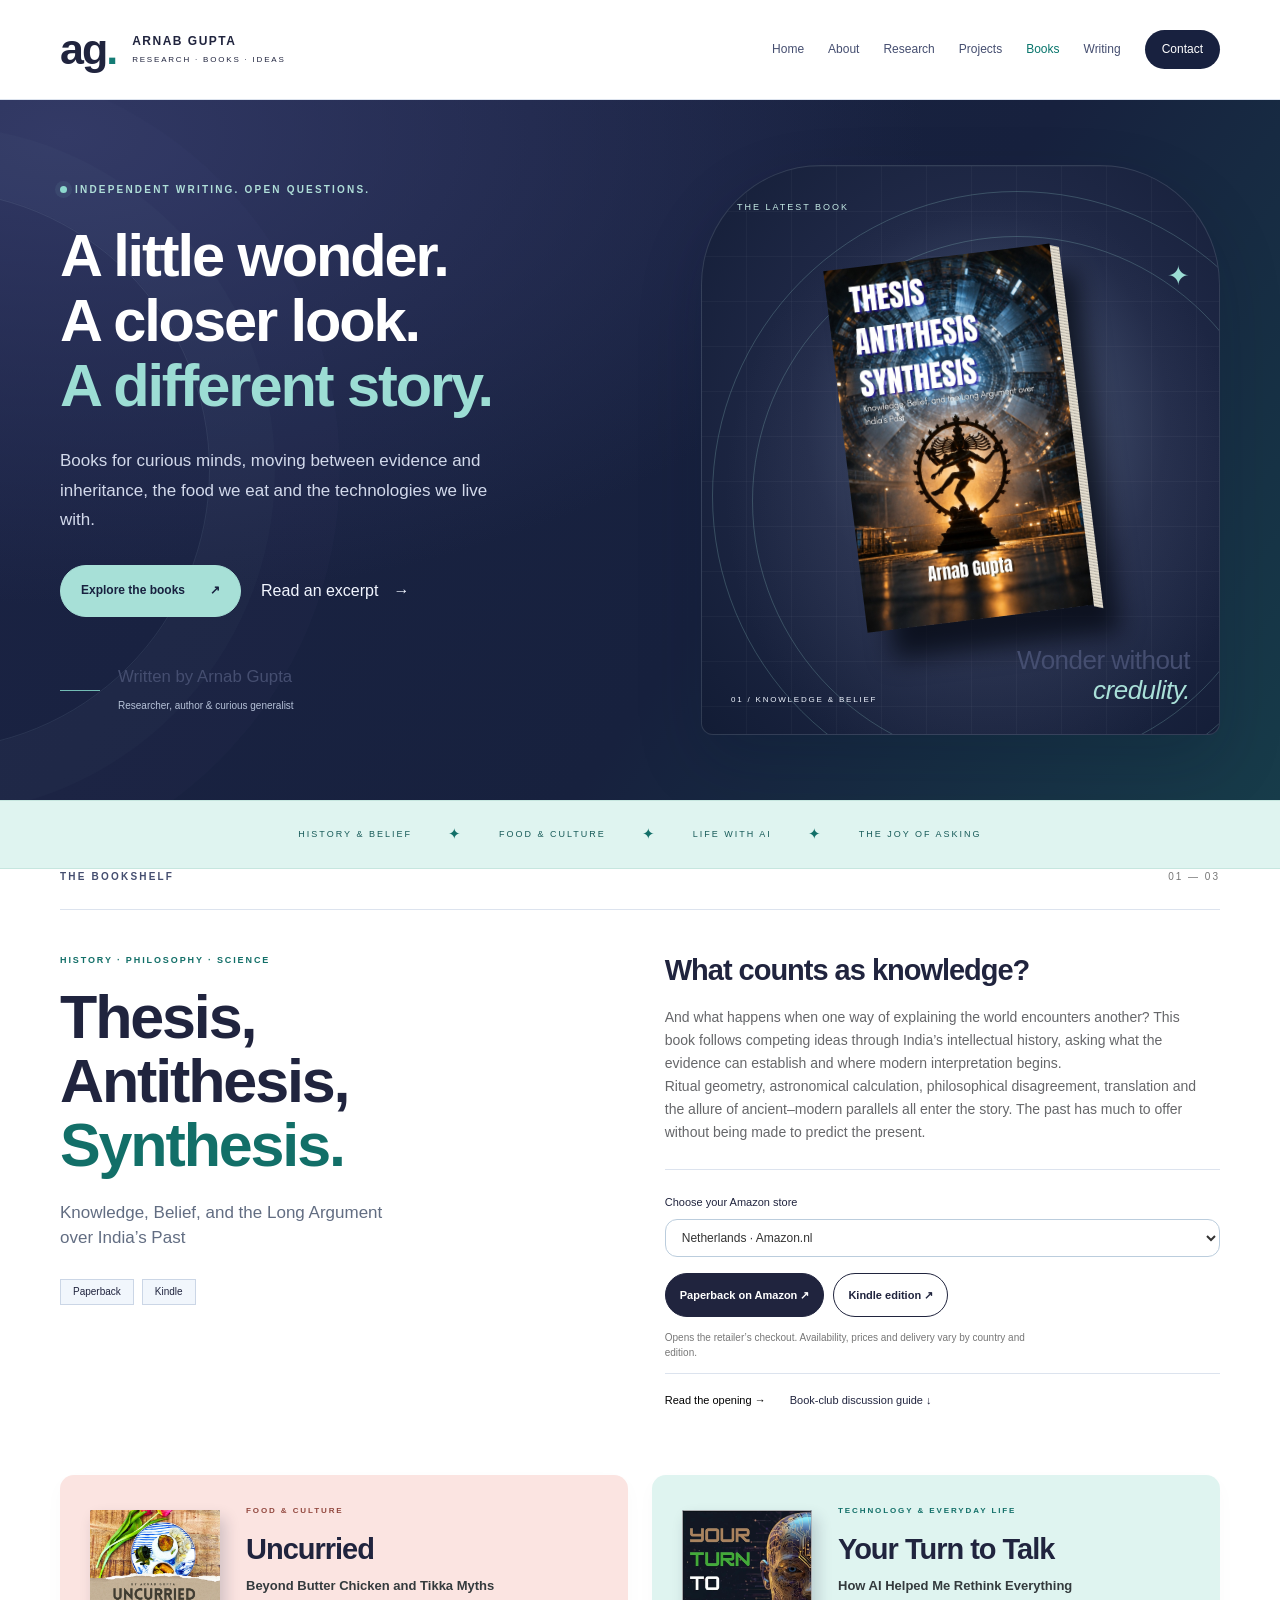
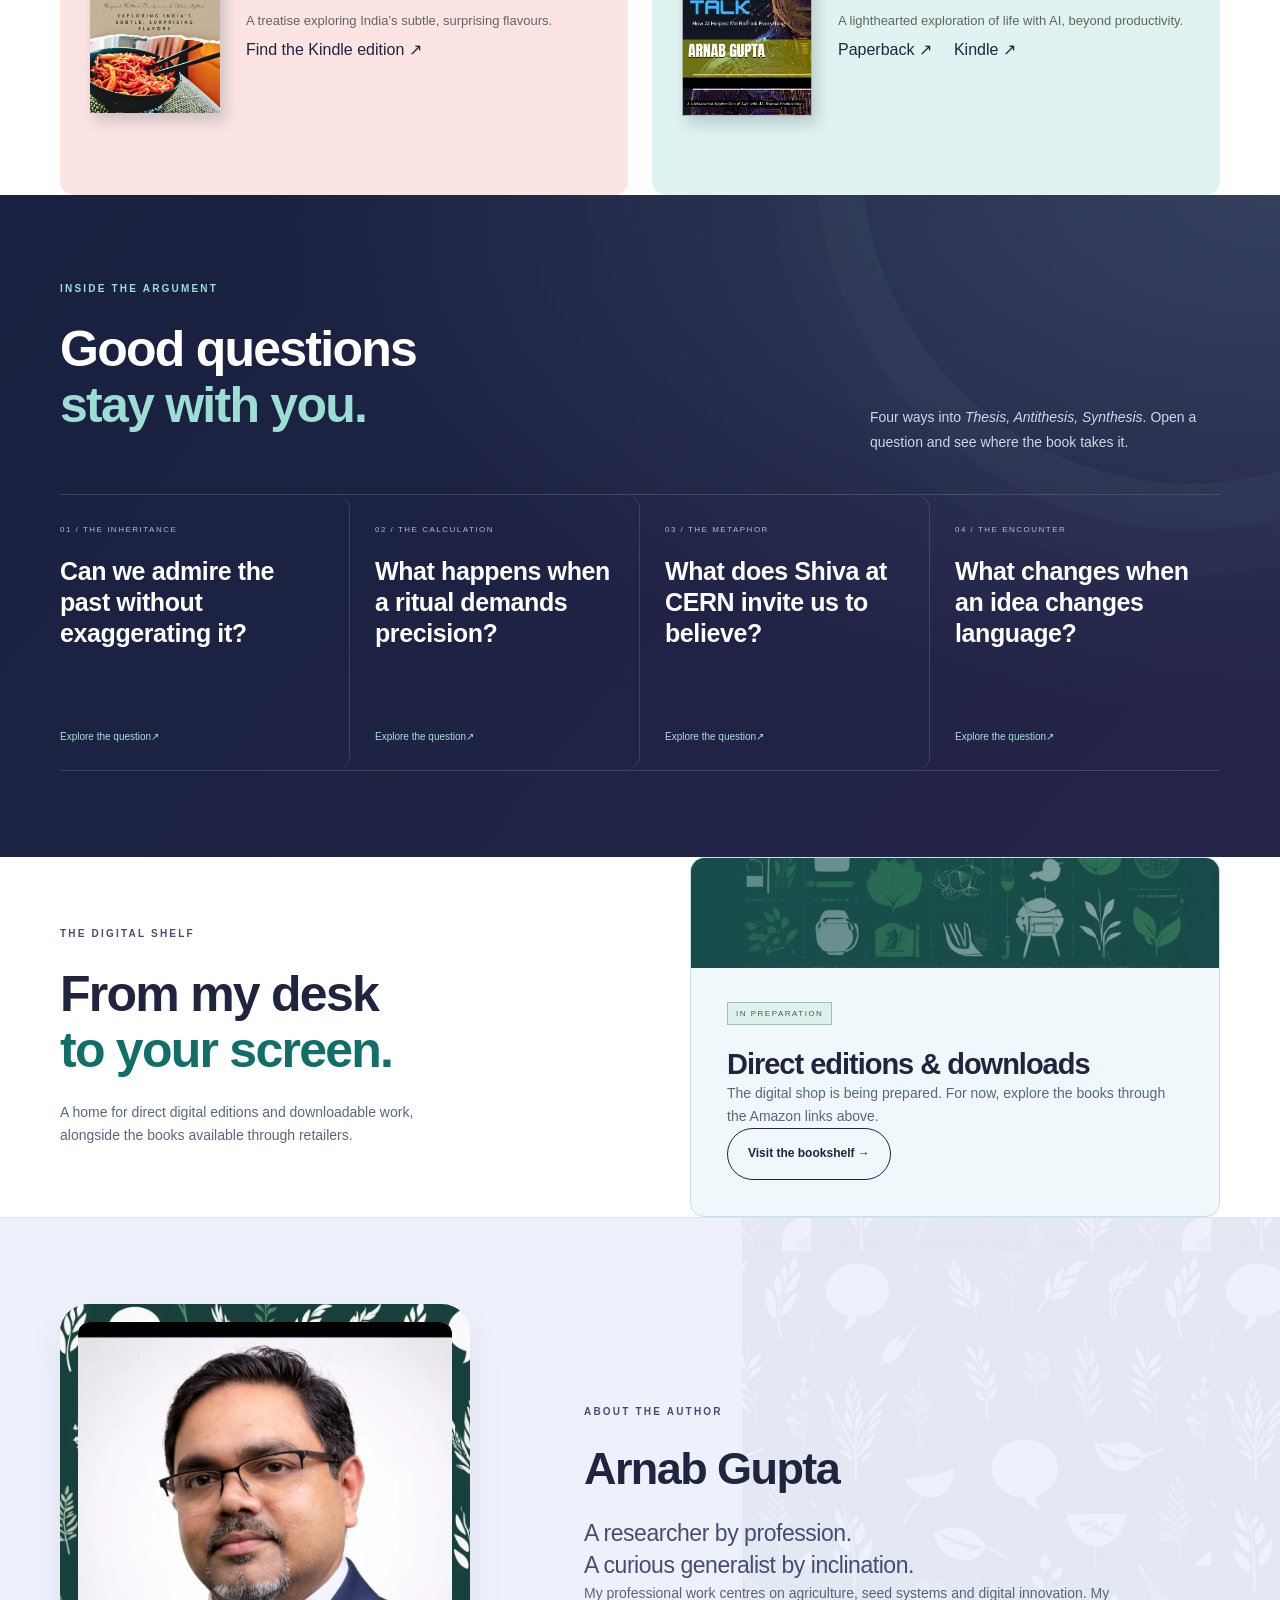
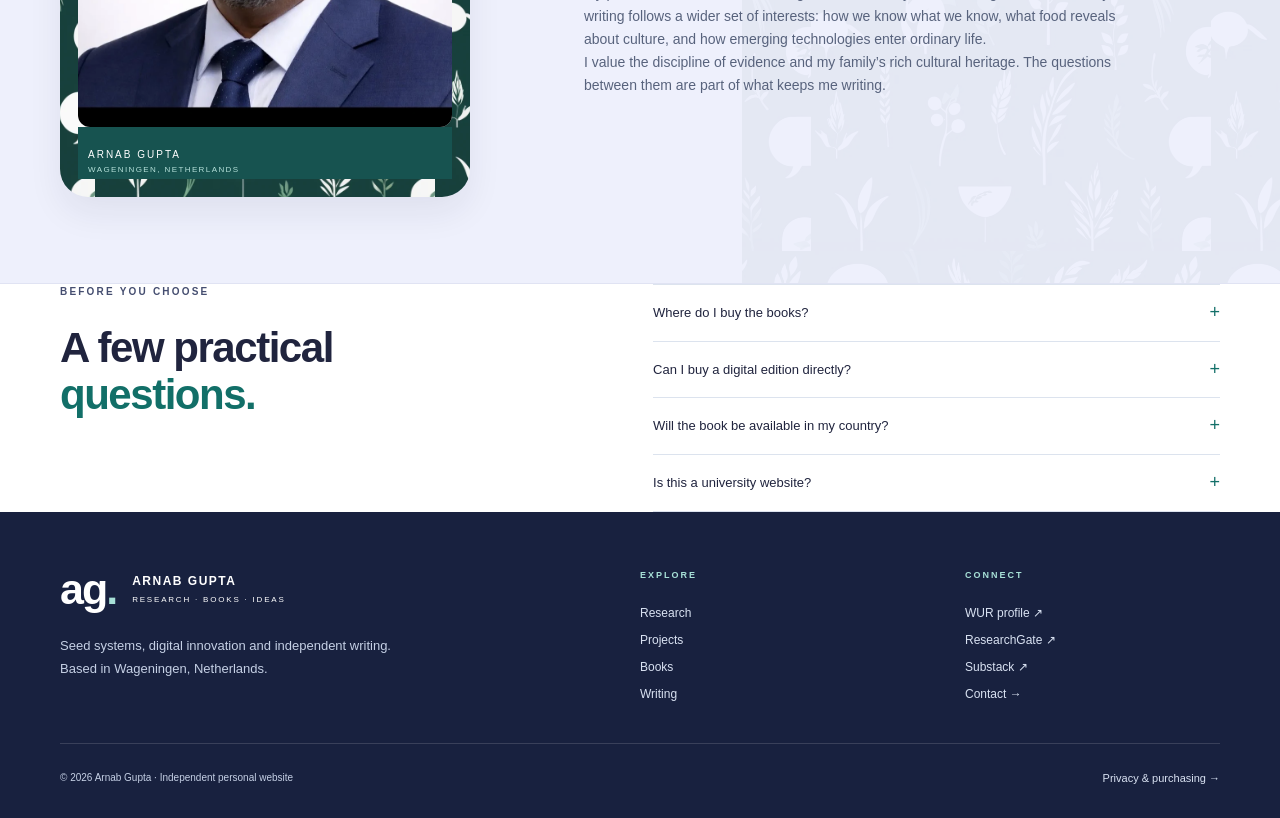
==== commit c7f1eb42: "Add files via upload" ====
--- a/books/index.html
+++ b/books/index.html
@@ -7,8 +7,8 @@
   <meta name="theme-color" content="#171e34">
   <meta property="og:title" content="Arnab Gupta — Books & Ideas"><meta property="og:description" content="For curious minds. Books about knowledge, culture, food and life with AI."><meta property="og:type" content="website">
   <meta property="og:image" content="https://arnabgupta.nl/assets/books/thesis-cover.jpg">
-  <link rel="icon" href="../assets/books/favicon.svg" type="image/svg+xml"><link rel="stylesheet" href="../css/style.css?v=unified-1"><link rel="stylesheet" href="../css/books.css?v=unified-1"><link rel="stylesheet" href="../css/unified.css?v=unified-1">
-  <script src="../js/shop-config.js" defer></script><script src="../js/books.js?v=unified-1" defer></script>
+  <link rel="icon" href="../assets/books/favicon.svg" type="image/svg+xml"><link rel="stylesheet" href="../css/style.css?v=cv-2"><link rel="stylesheet" href="../css/books.css?v=cv-2"><link rel="stylesheet" href="../css/unified.css?v=cv-2">
+  <script src="../js/shop-config.js" defer></script><script src="../js/books.js?v=cv-2" defer></script>
 </head>
 <body class="books-page">
 
@@ -27,6 +27,6 @@
 <section class="about section" id="about"><div class="wrap about-grid"><figure class="author-portrait"><div class="portrait-frame"><img src="../assets/books/author-portrait.webp" alt="Arnab Gupta" width="913" height="989" loading="lazy" decoding="async"></div><figcaption>ARNAB GUPTA<span>WAGENINGEN, NETHERLANDS</span></figcaption></figure><div><p class="eyebrow">ABOUT THE AUTHOR</p><h2>Arnab Gupta</h2><p class="about-lead">A researcher by profession.<br>A curious generalist by inclination.</p><p>My professional work centres on agriculture, seed systems and digital innovation. My writing follows a wider set of interests: how we know what we know, what food reveals about culture, and how emerging technologies enter ordinary life.</p><p>I value the discipline of evidence and my family’s rich cultural heritage. The questions between them are part of what keeps me writing.</p></div></div></section>
 <section class="faq wrap section" id="practical"><div><p class="eyebrow">BEFORE YOU CHOOSE</p><h2>A few practical<br><em>questions.</em></h2></div><div class="faq-list"><details><summary>Where do I buy the books?</summary><p>The purchase buttons open Amazon in your selected country. Amazon handles payment, delivery and order support for those purchases. Any Lulu options added here will take you to Lulu’s checkout.</p></details><details><summary>Can I buy a digital edition directly?</summary><p>Direct digital editions are in preparation. When they are available, each listing will state the file format, price and delivery arrangements before you pay.</p></details><details><summary>Will the book be available in my country?</summary><p>Choose your local Amazon store and check the edition’s product page. Availability and shipping can differ between paperback and Kindle editions and between countries.</p></details><details><summary>Is this a university website?</summary><p>No. This is Arnab Gupta’s independent author website. The books and views presented here are personal work.</p></details></div></section>
 </main>
-<footer class="site-footer"><div class="wrap footer-grid"><div><a class="brand" href="../index.html"><span class="monogram">ag<span>.</span></span><span>ARNAB GUPTA<small>RESEARCH · BOOKS · IDEAS</small></span></a><p>Seed systems, digital innovation and independent writing.<br>Based in Wageningen, Netherlands.</p></div><div><p class="eyebrow">EXPLORE</p><a href="../pages/research.html">Research</a><a href="../pages/projects.html">Projects</a><a href="../books/">Books</a><a href="../pages/writing.html">Writing</a></div><div><p class="eyebrow">CONNECT</p><a href="https://www.wur.nl/en/persons/arnab-gupta" target="_blank" rel="noopener noreferrer">WUR profile ↗</a><a href="https://orcid.org/0000-0002-5672-5735" target="_blank" rel="noopener noreferrer">ORCID ↗</a><a href="https://arnabgupta9.substack.com" target="_blank" rel="noopener noreferrer">Substack ↗</a><a href="../pages/contact.html">Contact →</a></div></div><div class="wrap footer-bottom"><p>© <span id="year">2026</span> Arnab Gupta · Independent personal website</p><button class="text-button" data-open="privacy">Privacy &amp; purchasing →</button></div></footer>
+<footer class="site-footer"><div class="wrap footer-grid"><div><a class="brand" href="../index.html"><span class="monogram">ag<span>.</span></span><span>ARNAB GUPTA<small>RESEARCH · BOOKS · IDEAS</small></span></a><p>Seed systems, digital innovation and independent writing.<br>Based in Wageningen, Netherlands.</p></div><div><p class="eyebrow">EXPLORE</p><a href="../pages/research.html">Research</a><a href="../pages/projects.html">Projects</a><a href="../books/">Books</a><a href="../pages/writing.html">Writing</a></div><div><p class="eyebrow">CONNECT</p><a href="https://www.wur.nl/en/persons/arnab-gupta" target="_blank" rel="noopener noreferrer">WUR profile ↗</a><a href="https://www.researchgate.net/profile/Arnab-Gupta-2" target="_blank" rel="noopener noreferrer">ResearchGate ↗</a><a href="https://arnabgupta9.substack.com" target="_blank" rel="noopener noreferrer">Substack ↗</a><a href="../pages/contact.html">Contact →</a></div></div><div class="wrap footer-bottom"><p>© <span id="year">2026</span> Arnab Gupta · Independent personal website</p><button class="text-button" data-open="privacy">Privacy &amp; purchasing →</button></div></footer>
 <dialog id="reader"><div class="dialog-toolbar"><span>ARNAB GUPTA / THE READING ROOM</span><button id="close-reader" aria-label="Close reading room">×</button></div><div id="reader-content"></div></dialog>
 <script src="../js/components.js"></script></body></html>
--- a/css/unified.css
+++ b/css/unified.css
@@ -49,3 +49,29 @@
 [hidden]{display:none!important}
 
 .pt-a{background:linear-gradient(135deg,#fbe4e1,#b96559)}.pt-g{background:linear-gradient(135deg,#dff4f0,#4ca59c)}.pt-m{background:linear-gradient(135deg,#253253,#147c75)}
+
+/* CV revision: natural portrait proportions and clearer content hierarchy. */
+.home-hero{padding:48px 0}.home-grid{grid-template-columns:minmax(0,1.2fr) minmax(0,.8fr);gap:70px}
+.home-portrait{max-width:360px;width:100%;justify-self:end;padding:16px;border-radius:28px;background:#ffffff0b}
+.home-portrait img{display:block;width:100%;height:auto;aspect-ratio:auto;object-fit:contain;scale:1;border-radius:12px}
+.home-portrait figcaption{padding:18px 8px 4px;background:transparent}
+.books-page .author-portrait{border-radius:28px}.books-page .portrait-frame{aspect-ratio:auto;border-radius:12px}
+.books-page .portrait-frame img{height:auto;aspect-ratio:auto;object-fit:contain;scale:1}
+.section-nav{display:flex;flex-wrap:wrap;gap:12px;padding:24px 0;border-bottom:1px solid #dce3ee}
+.section-nav a{padding:9px 15px;border:1px solid #dce3ee;border-radius:999px;font-size:12px;color:#185b59;background:#f0f8fb}
+.section-nav a:hover{background:#dff4f0}.sec h2{margin-bottom:28px}.section-lead{max-width:730px;margin-bottom:30px}
+.section-tint{background:#f1f6fc}.proposal-section{background:#eef0fc}.work-grid{display:grid;grid-template-columns:repeat(3,minmax(0,1fr));gap:24px}
+.work-card{background:#fff;border:1px solid #dce3ee;border-radius:18px;padding:28px;min-width:0}
+.work-card h3{font-size:23px;line-height:1.25;margin:16px 0 14px;color:#20243e}.work-card p{font-size:14px;line-height:1.75;margin-bottom:16px}.work-card p:last-child{margin-bottom:0}
+.work-status{display:inline-block;background:#dff4f0;color:#185b59;border-radius:9px;font-size:10px;font-weight:600;letter-spacing:.025em;padding:7px 10px;line-height:1.5}
+.proposal-section .work-status{background:#e8e6fa;color:#4a407d}.work-card .work-role{font-weight:600;color:#354361;font-size:12px;margin-bottom:5px}.work-card .work-place{font-size:12px;color:#596278;margin-bottom:16px}
+.biography-grid{display:grid;grid-template-columns:minmax(0,1fr) 300px;gap:65px;align-items:start}.biography-copy p{margin-bottom:22px;line-height:1.85}.biography-copy h3{font-size:27px;margin:32px 0 18px}.biography-aside{display:grid;gap:24px}
+.bio-portrait{margin:0;border:1px solid #dce3ee;border-radius:22px;padding:14px;background:#f0f8fb}.bio-portrait img{display:block;width:100%;height:auto;border-radius:10px}.bio-portrait figcaption{font-size:12px;line-height:1.7;padding:16px 4px 3px;color:#454e70}
+.fact-panel{background:#f0f8fb;border:1px solid #dce3ee;padding:28px;border-radius:18px;margin-top:24px}.biography-aside .fact-panel{margin-top:0}.fact-panel p{font-size:14px;line-height:1.8}.fact-panel a{color:#126f68;overflow-wrap:anywhere;font-size:14px}
+.detail-list{padding-left:18px;margin:0}.detail-list li{margin-bottom:13px;line-height:1.7;font-size:14px}.tl-body p{font-size:13px;line-height:1.75;margin:10px 0 0}.tl-item{padding-bottom:28px}
+.pub-list{display:grid;gap:20px}.pub-item{background:#fff;border:1px solid #dce3ee;padding:28px}.pub-item h3{font-size:22px;line-height:1.35;margin-bottom:12px}.pub-item p{font-size:14px;margin:10px 0}.pub-item .pub-authors,.pub-item .pub-source{font-size:12px;color:#596278;line-height:1.7}.source-links{display:flex;gap:16px;flex-wrap:wrap;margin-top:32px}.inline-text-link{text-decoration:underline;color:#126f68}
+@media(max-width:1000px){.work-grid{grid-template-columns:repeat(2,minmax(0,1fr))}.home-grid{gap:40px}.biography-grid{gap:40px;grid-template-columns:minmax(0,1fr) 260px}}
+@media(max-width:720px){.home-grid,.biography-grid{grid-template-columns:1fr;gap:32px}.home-hero{padding:40px 0}.home-portrait{justify-self:center;max-width:330px;border-radius:24px}.work-grid{grid-template-columns:1fr}.work-card{padding:24px}.biography-aside{max-width:360px;width:100%;justify-self:center}.biography-copy h2{font-size:36px}.sec h2{margin-bottom:24px}.pub-item{padding:23px}.section-nav{gap:8px}.section-nav a{font-size:11px;padding:8px 12px}}
+
+.content-split>div>p{margin-bottom:22px}.detail-list{list-style:disc}.work-card .detail-list{margin-top:18px}
+@media(hover:hover) and (prefers-reduced-motion:no-preference){.work-card{transition:transform .25s,box-shadow .25s}.work-card:hover{transform:translateY(-2px);box-shadow:0 10px 24px #18213f0a}}
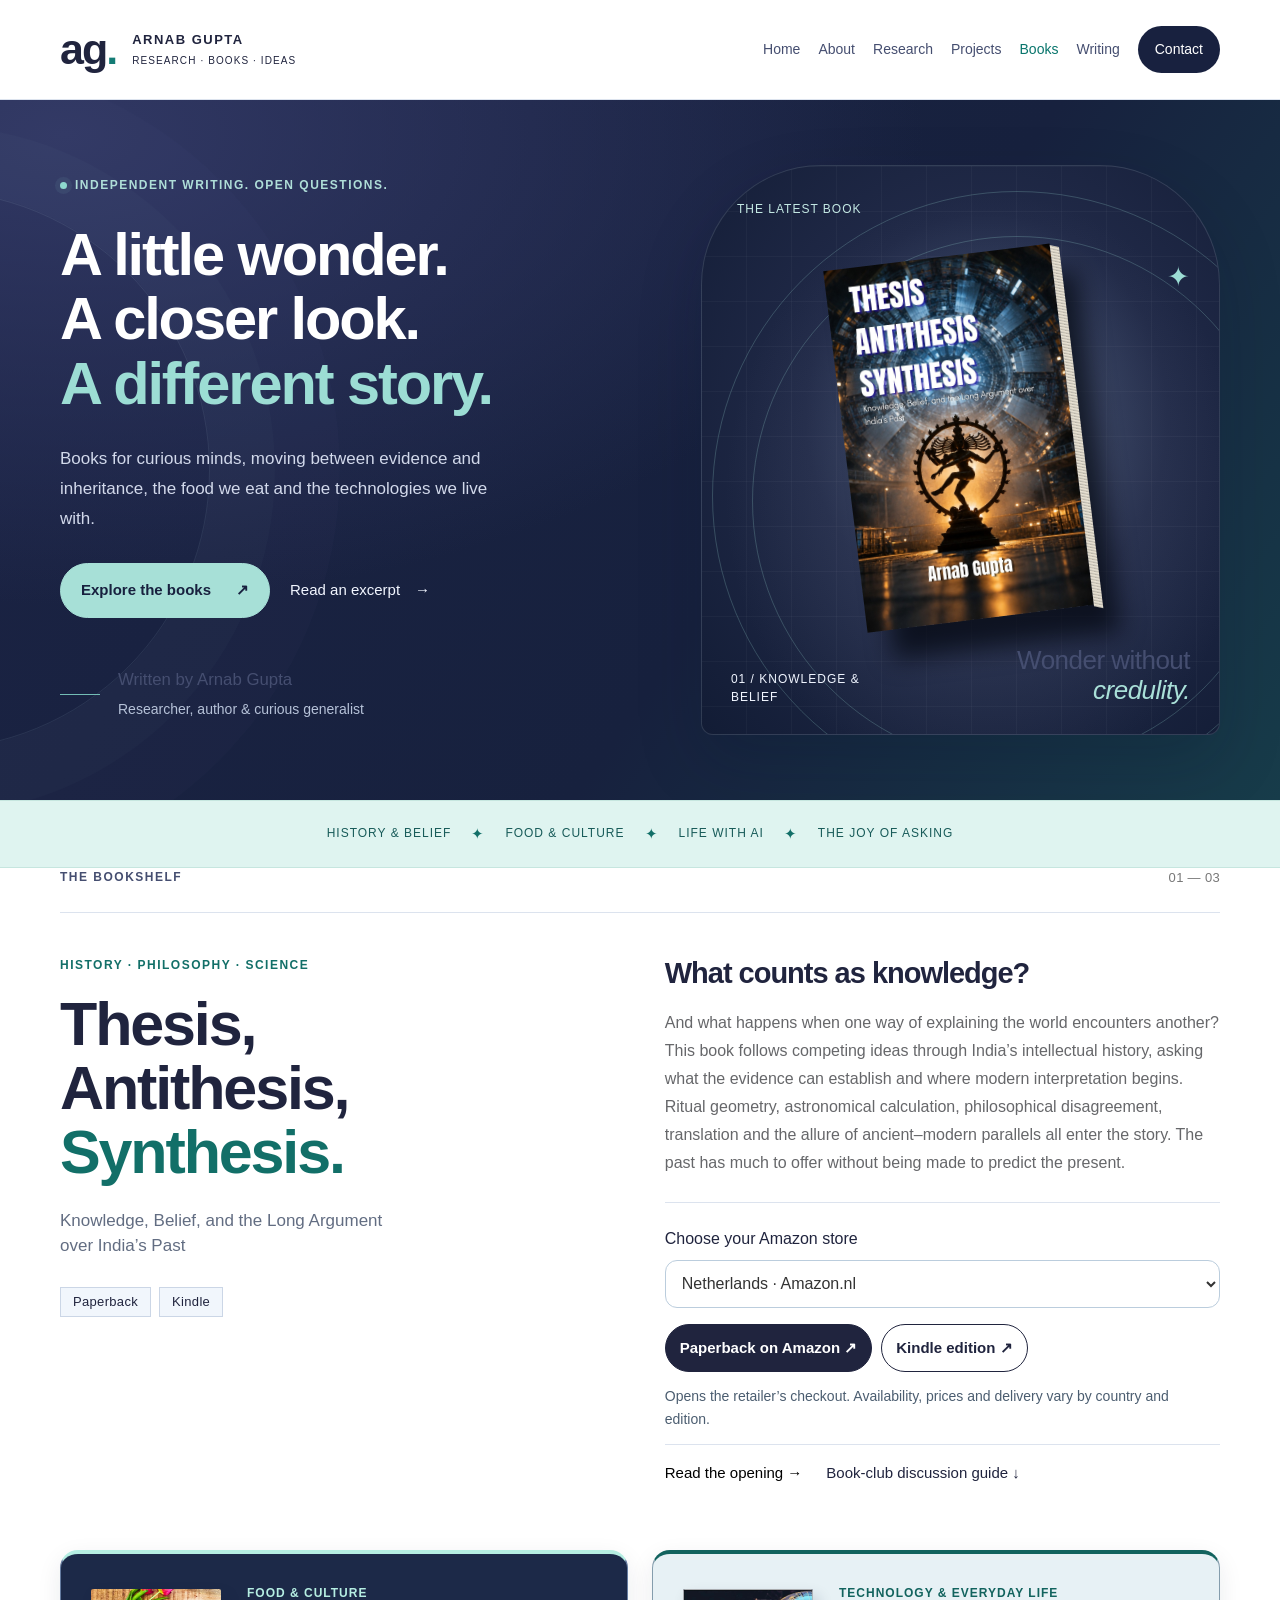
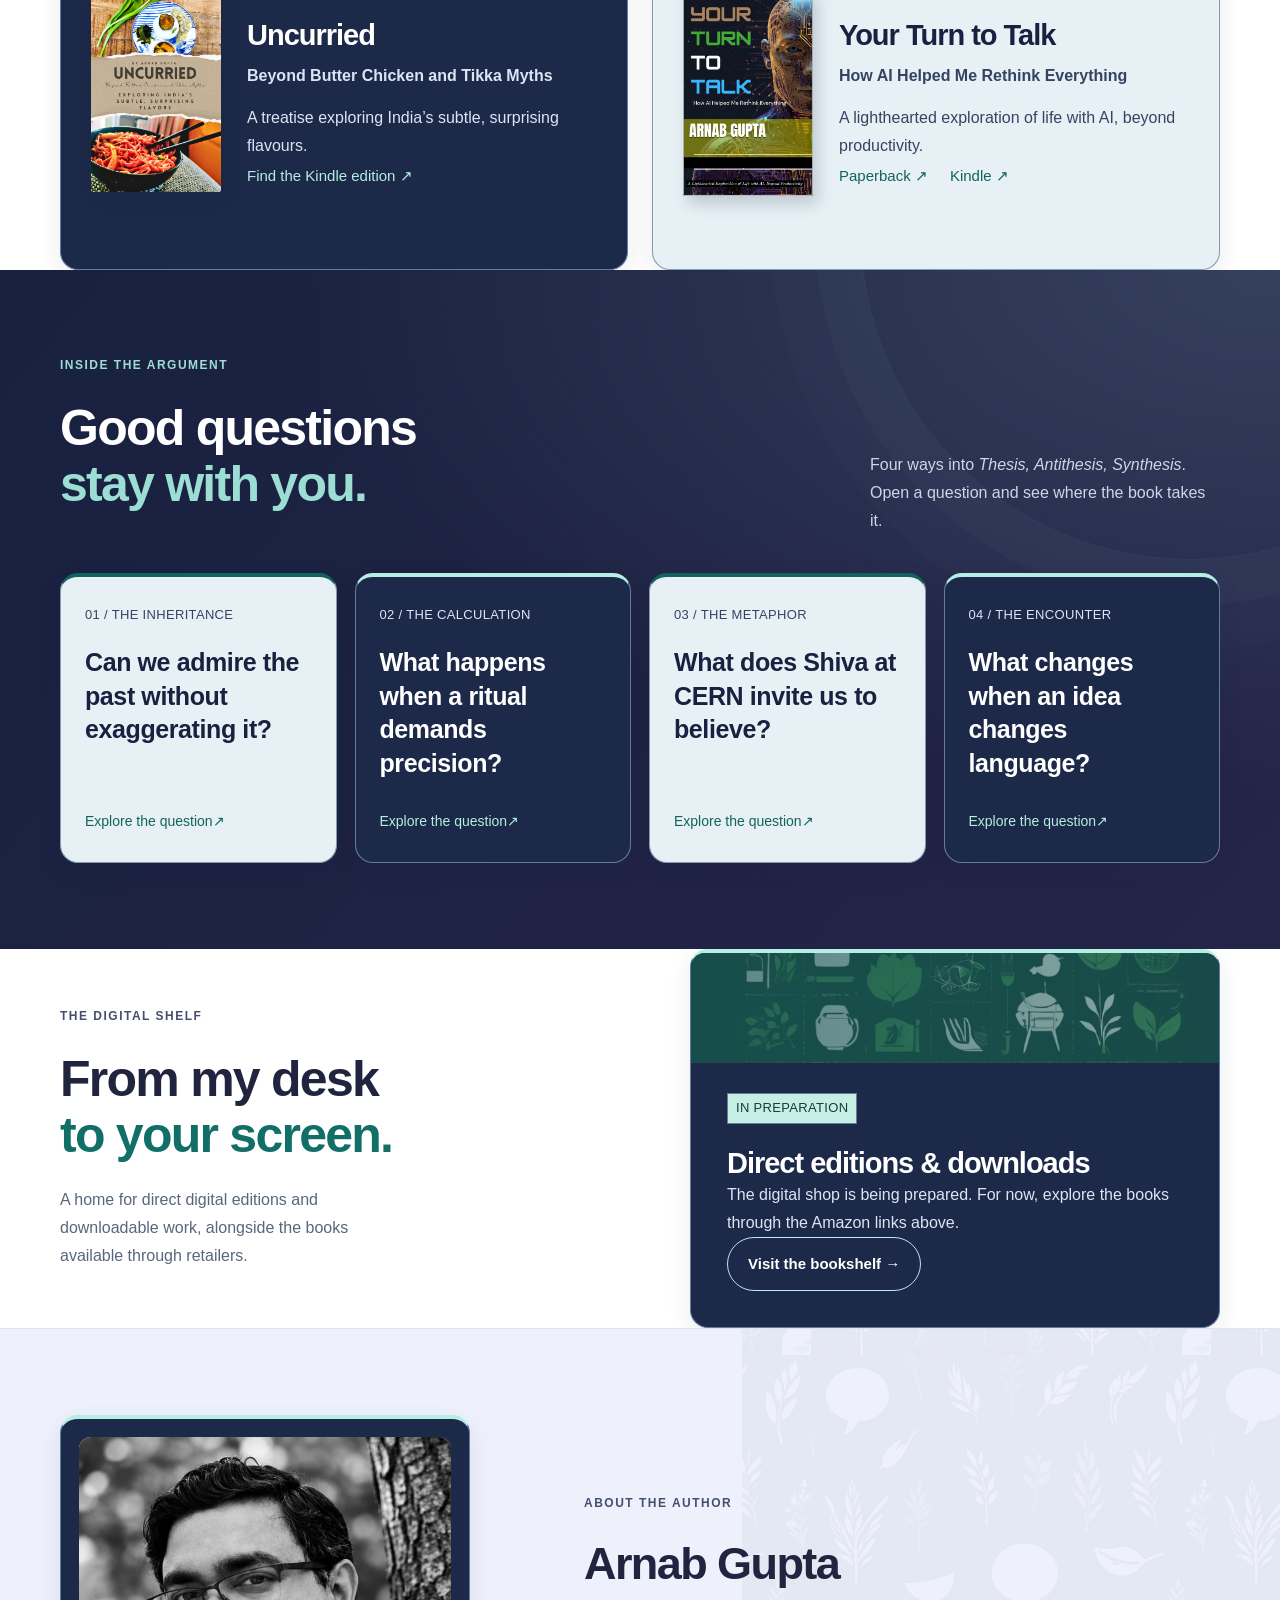
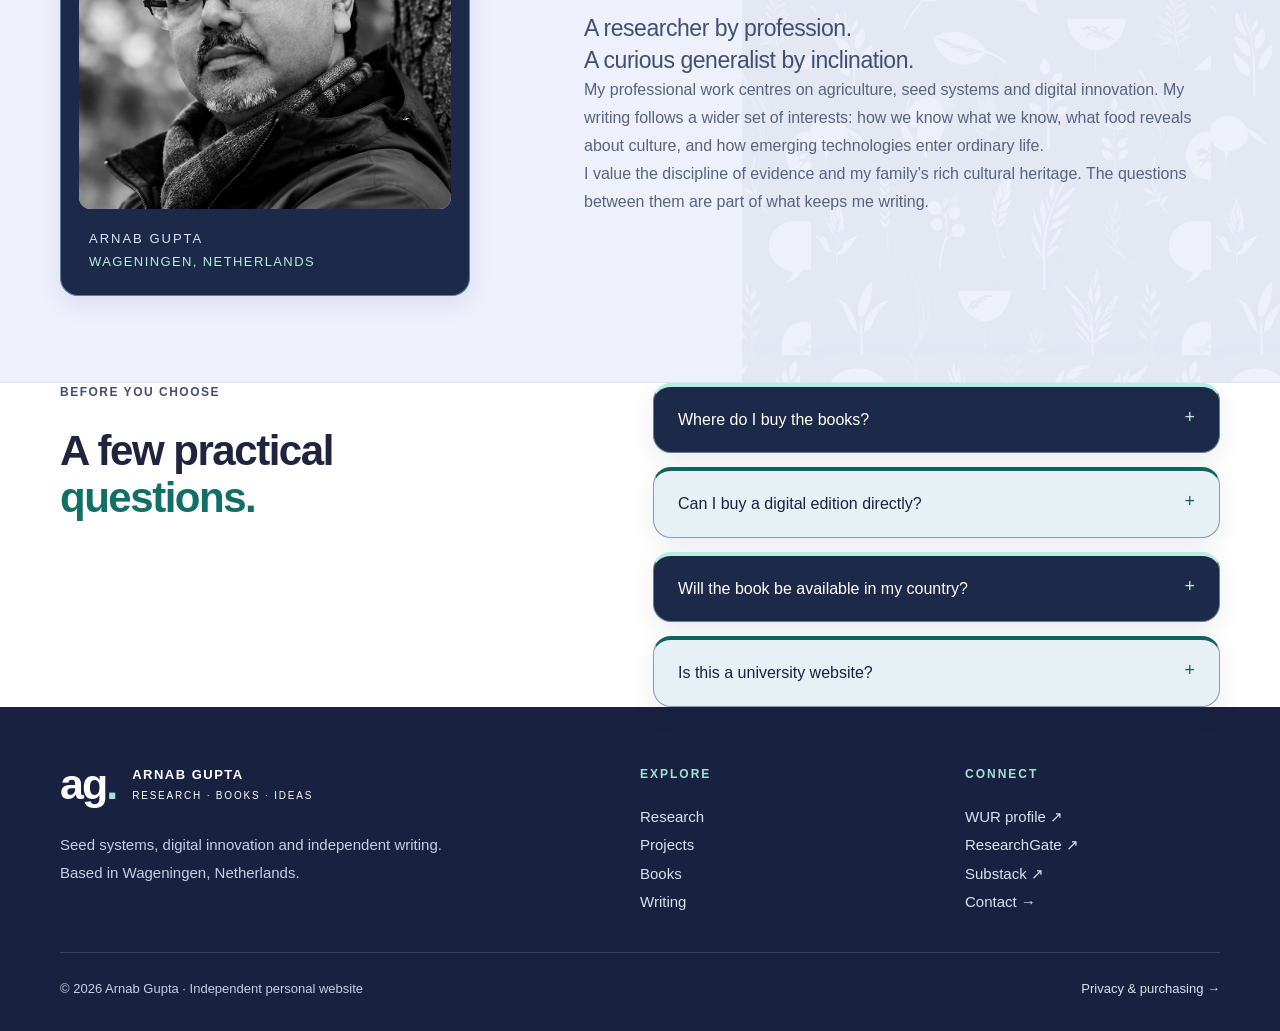
==== commit 9bf0028a: "Add portrait photos to Home, About, Writing, Contact and Books - Home hero: new portrait (grey blaze" ====
--- a/books/index.html
+++ b/books/index.html
@@ -7,7 +7,7 @@
   <meta name="theme-color" content="#171e34">
   <meta property="og:title" content="Arnab Gupta — Books & Ideas"><meta property="og:description" content="For curious minds. Books about knowledge, culture, food and life with AI."><meta property="og:type" content="website">
   <meta property="og:image" content="https://arnabgupta.nl/assets/books/thesis-cover.jpg">
-  <link rel="icon" href="../assets/books/favicon.svg" type="image/svg+xml"><link rel="stylesheet" href="../css/style.css?v=cv-2"><link rel="stylesheet" href="../css/books.css?v=cv-2"><link rel="stylesheet" href="../css/unified.css?v=cv-2">
+  <link rel="icon" href="../assets/books/favicon.svg" type="image/svg+xml"><link rel="stylesheet" href="../css/style.css?v=cv-2"><link rel="stylesheet" href="../css/books.css?v=cv-2"><link rel="stylesheet" href="../css/unified.css?v=cv-3">
   <script src="../js/shop-config.js" defer></script><script src="../js/books.js?v=cv-2" defer></script>
 </head>
 <body class="books-page">
@@ -24,7 +24,7 @@
 <div class="other-books"><article class="other-book food" id="uncurried"><div class="shelf-cover spread-cover"><img src="../assets/books/uncurried-wrap.webp" alt="Front cover of Uncurried by Arnab Gupta" width="2000" height="1483" loading="lazy" decoding="async"></div><div><p class="category">FOOD & CULTURE</p><h3>Uncurried</h3><p class="book-subtitle">Beyond Butter Chicken and Tikka Myths</p><p>A treatise exploring India’s subtle, surprising flavours.</p><a class="text-button amazon-link" data-asin="B0DS2QLDKL" href="https://www.amazon.nl/dp/B0DS2QLDKL" target="_blank" rel="noopener noreferrer">Find the Kindle edition ↗</a></div></article><article class="other-book ai" id="your-turn-to-talk"><div class="shelf-cover"><img src="../assets/books/your-turn-to-talk.webp" alt="Cover of Your Turn to Talk by Arnab Gupta" width="943" height="1500" loading="lazy" decoding="async"></div><div><p class="category">TECHNOLOGY & EVERYDAY LIFE</p><h3>Your Turn to Talk</h3><p class="book-subtitle">How AI Helped Me Rethink Everything</p><p>A lighthearted exploration of life with AI, beyond productivity.</p><div class="inline-links"><a class="text-button amazon-link" data-asin="B0DRVMP7KD" href="https://www.amazon.nl/dp/B0DRVMP7KD" target="_blank" rel="noopener noreferrer">Paperback ↗</a><a class="text-button amazon-link" data-asin="B0DLWZWVFP" href="https://www.amazon.nl/dp/B0DLWZWVFP" target="_blank" rel="noopener noreferrer">Kindle ↗</a></div></div></article></div></section>
 <section class="ideas section" id="ideas"><div class="wrap"><div class="ideas-head"><div><p class="eyebrow">INSIDE THE ARGUMENT</p><h2>Good questions<br><em>stay with you.</em></h2></div><p>Four ways into <cite>Thesis, Antithesis, Synthesis</cite>. Open a question and see where the book takes it.</p></div><div class="ideas-grid"><button class="idea" data-open="wonder"><span class="idea-index">01 / THE INHERITANCE</span><h3>Can we admire the past without exaggerating it?</h3><span class="idea-link">Explore the question <span>↗</span></span></button><button class="idea" data-open="geometry"><span class="idea-index">02 / THE CALCULATION</span><h3>What happens when a ritual demands precision?</h3><span class="idea-link">Explore the question <span>↗</span></span></button><button class="idea" data-open="cern"><span class="idea-index">03 / THE METAPHOR</span><h3>What does Shiva at CERN invite us to believe?</h3><span class="idea-link">Explore the question <span>↗</span></span></button><button class="idea" data-open="translation"><span class="idea-index">04 / THE ENCOUNTER</span><h3>What changes when an idea changes language?</h3><span class="idea-link">Explore the question <span>↗</span></span></button></div></div></section>
 <section class="direct wrap section" id="direct"><div><p class="eyebrow">THE DIGITAL SHELF</p><h2>From my desk<br><em>to your screen.</em></h2><p>A home for direct digital editions and downloadable work, alongside the books available through retailers.</p></div><div class="direct-panel" id="direct-panel"><div class="shop-illustration" aria-hidden="true"><img src="../assets/books/seed-pattern.webp" alt="" width="784" height="1176" loading="lazy" decoding="async"></div><span class="small-stamp">IN PREPARATION</span><h3>Direct editions & downloads</h3><p>The digital shop is being prepared. For now, explore the books through the Amazon links above.</p><a class="button outline" href="#books">Visit the bookshelf →</a></div></section>
-<section class="about section" id="about"><div class="wrap about-grid"><figure class="author-portrait"><div class="portrait-frame"><img src="../assets/books/author-portrait.webp" alt="Arnab Gupta" width="913" height="989" loading="lazy" decoding="async"></div><figcaption>ARNAB GUPTA<span>WAGENINGEN, NETHERLANDS</span></figcaption></figure><div><p class="eyebrow">ABOUT THE AUTHOR</p><h2>Arnab Gupta</h2><p class="about-lead">A researcher by profession.<br>A curious generalist by inclination.</p><p>My professional work centres on agriculture, seed systems and digital innovation. My writing follows a wider set of interests: how we know what we know, what food reveals about culture, and how emerging technologies enter ordinary life.</p><p>I value the discipline of evidence and my family’s rich cultural heritage. The questions between them are part of what keeps me writing.</p></div></div></section>
+<section class="about section" id="about"><div class="wrap about-grid"><figure class="author-portrait"><div class="portrait-frame"><img src="../assets/photos/arnab-gupta-author-bw.jpg" alt="Black-and-white portrait of Arnab Gupta leaning against a tree" width="618" height="618" loading="lazy" decoding="async"></div><figcaption>ARNAB GUPTA<span>WAGENINGEN, NETHERLANDS</span></figcaption></figure><div><p class="eyebrow">ABOUT THE AUTHOR</p><h2>Arnab Gupta</h2><p class="about-lead">A researcher by profession.<br>A curious generalist by inclination.</p><p>My professional work centres on agriculture, seed systems and digital innovation. My writing follows a wider set of interests: how we know what we know, what food reveals about culture, and how emerging technologies enter ordinary life.</p><p>I value the discipline of evidence and my family’s rich cultural heritage. The questions between them are part of what keeps me writing.</p></div></div></section>
 <section class="faq wrap section" id="practical"><div><p class="eyebrow">BEFORE YOU CHOOSE</p><h2>A few practical<br><em>questions.</em></h2></div><div class="faq-list"><details><summary>Where do I buy the books?</summary><p>The purchase buttons open Amazon in your selected country. Amazon handles payment, delivery and order support for those purchases. Any Lulu options added here will take you to Lulu’s checkout.</p></details><details><summary>Can I buy a digital edition directly?</summary><p>Direct digital editions are in preparation. When they are available, each listing will state the file format, price and delivery arrangements before you pay.</p></details><details><summary>Will the book be available in my country?</summary><p>Choose your local Amazon store and check the edition’s product page. Availability and shipping can differ between paperback and Kindle editions and between countries.</p></details><details><summary>Is this a university website?</summary><p>No. This is Arnab Gupta’s independent author website. The books and views presented here are personal work.</p></details></div></section>
 </main>
 <footer class="site-footer"><div class="wrap footer-grid"><div><a class="brand" href="../index.html"><span class="monogram">ag<span>.</span></span><span>ARNAB GUPTA<small>RESEARCH · BOOKS · IDEAS</small></span></a><p>Seed systems, digital innovation and independent writing.<br>Based in Wageningen, Netherlands.</p></div><div><p class="eyebrow">EXPLORE</p><a href="../pages/research.html">Research</a><a href="../pages/projects.html">Projects</a><a href="../books/">Books</a><a href="../pages/writing.html">Writing</a></div><div><p class="eyebrow">CONNECT</p><a href="https://www.wur.nl/en/persons/arnab-gupta" target="_blank" rel="noopener noreferrer">WUR profile ↗</a><a href="https://www.researchgate.net/profile/Arnab-Gupta-2" target="_blank" rel="noopener noreferrer">ResearchGate ↗</a><a href="https://arnabgupta9.substack.com" target="_blank" rel="noopener noreferrer">Substack ↗</a><a href="../pages/contact.html">Contact →</a></div></div><div class="wrap footer-bottom"><p>© <span id="year">2026</span> Arnab Gupta · Independent personal website</p><button class="text-button" data-open="privacy">Privacy &amp; purchasing →</button></div></footer>
--- a/css/unified.css
+++ b/css/unified.css
@@ -75,3 +75,154 @@
 
 .content-split>div>p{margin-bottom:22px}.detail-list{list-style:disc}.work-card .detail-list{margin-top:18px}
 @media(hover:hover) and (prefers-reduced-motion:no-preference){.work-card{transition:transform .25s,box-shadow .25s}.work-card:hover{transform:translateY(-2px);box-shadow:0 10px 24px #18213f0a}}
+
+/* Site-wide alternating surfaces and readable supporting text. */
+
+:is(.portfolio-page,.books-page) :is(.do-card,.home-book-card,.work-card,.pub-item,.fact-panel,.sidebar-card,.recent-card,.proj-card,.contact-method,.writing-books-banner,.other-book,.direct-panel,.idea,.faq-list details,.bio-portrait,.author-portrait,.home-portrait){
+  --panel-fill:#1c2948;
+  --panel-title:#ffffff;
+  --panel-copy:#dce5f6;
+  --panel-accent:#b5eee2;
+  --panel-edge:#647ba0;
+  --panel-badge:#c6eee4;
+  --panel-badge-text:#153d3d;
+}
+:is(.portfolio-page,.books-page) :is(.do-card,.home-book-card,.work-card,.pub-item,.sidebar-card,.recent-card,.proj-card,.contact-method,.other-book,.idea,.faq-list details):nth-child(even),
+.portfolio-page .biography-aside .fact-panel{
+  --panel-fill:#e7f1f5;
+  --panel-title:#18213f;
+  --panel-copy:#354361;
+  --panel-accent:#12635e;
+  --panel-edge:#849dad;
+  --panel-badge:#1c2948;
+  --panel-badge-text:#ffffff;
+}
+.books-page .ideas-grid .idea:nth-child(odd),
+.portfolio-page .home-portrait{
+  --panel-fill:#e7f1f5;
+  --panel-title:#18213f;
+  --panel-copy:#354361;
+  --panel-accent:#12635e;
+  --panel-edge:#849dad;
+  --panel-badge:#1c2948;
+  --panel-badge-text:#ffffff;
+}
+.books-page .ideas-grid .idea:nth-child(even){
+  --panel-fill:#1c2948;
+  --panel-title:#ffffff;
+  --panel-copy:#dce5f6;
+  --panel-accent:#b5eee2;
+  --panel-edge:#647ba0;
+  --panel-badge:#c6eee4;
+  --panel-badge-text:#153d3d;
+}
+:is(.portfolio-page,.books-page) :is(.do-card,.home-book-card,.work-card,.pub-item,.fact-panel,.sidebar-card,.recent-card,.proj-card,.contact-method,.writing-books-banner,.other-book,.direct-panel,.idea,.faq-list details,.bio-portrait,.author-portrait,.home-portrait){
+  background:var(--panel-fill);
+  color:var(--panel-title);
+  border:1px solid var(--panel-edge);
+  border-top:4px solid var(--panel-accent);
+  border-radius:18px;
+  box-shadow:0 8px 24px #18213f16;
+}
+:is(.portfolio-page,.books-page) :is(.do-card,.home-book-card,.work-card,.pub-item,.fact-panel,.sidebar-card,.recent-card,.proj-card,.contact-method,.writing-books-banner,.other-book,.direct-panel,.idea,.faq-list details,.bio-portrait,.author-portrait,.home-portrait) :is(h2,h3,h4,h5,summary){color:var(--panel-title)}
+:is(.portfolio-page,.books-page) :is(.do-card,.home-book-card,.work-card,.pub-item,.fact-panel,.sidebar-card,.recent-card,.proj-card,.contact-method,.writing-books-banner,.other-book,.direct-panel,.idea,.faq-list details,.bio-portrait,.author-portrait,.home-portrait) :is(p,li,figcaption,.work-role,.work-place,.pub-authors,.pub-source,.pub-year,.idea-index){color:var(--panel-copy)}
+:is(.portfolio-page,.books-page) :is(.do-card,.home-book-card,.work-card,.pub-item,.fact-panel,.sidebar-card,.recent-card,.proj-card,.contact-method,.writing-books-banner,.other-book,.direct-panel,.idea,.faq-list details,.bio-portrait,.author-portrait,.home-portrait) :is(.label,.eyebrow,.category,.card-link,.text-button,.idea-link,.work-place,.pub-year){color:var(--panel-accent)}
+:is(.portfolio-page,.books-page) :is(.do-card,.home-book-card,.work-card,.pub-item,.fact-panel,.sidebar-card,.recent-card,.proj-card,.contact-method,.writing-books-banner,.other-book,.direct-panel,.idea,.faq-list details,.bio-portrait,.author-portrait,.home-portrait) a:not(.btn):not(.button){color:var(--panel-accent)}
+:is(.portfolio-page,.books-page) :is(.do-card,.home-book-card,.work-card,.pub-item,.fact-panel,.sidebar-card,.recent-card,.proj-card,.contact-method,.writing-books-banner,.other-book,.direct-panel,.idea,.faq-list details,.bio-portrait,.author-portrait,.home-portrait) :is(.btn-ol,.button.outline){border-color:var(--panel-accent);color:var(--panel-title);background:transparent}
+:is(.portfolio-page,.books-page) :is(.do-card,.home-book-card,.work-card,.pub-item,.fact-panel,.sidebar-card,.recent-card,.proj-card,.contact-method,.writing-books-banner,.other-book,.direct-panel,.idea,.faq-list details,.bio-portrait,.author-portrait,.home-portrait) :is(.btn-ol,.button.outline):hover{background:var(--panel-badge);color:var(--panel-badge-text)}
+:is(.portfolio-page,.books-page) :is(.do-card,.home-book-card,.work-card,.pub-item,.fact-panel,.sidebar-card,.recent-card,.proj-card,.contact-method,.writing-books-banner,.other-book,.direct-panel,.idea,.faq-list details,.bio-portrait,.author-portrait,.home-portrait) .button.dark{background:var(--panel-badge);color:var(--panel-badge-text);border-color:var(--panel-badge)}
+:is(.portfolio-page,.books-page) :is(.do-card,.home-book-card,.work-card,.pub-item,.fact-panel,.sidebar-card,.recent-card,.proj-card,.contact-method,.writing-books-banner,.other-book,.direct-panel,.idea,.faq-list details,.bio-portrait,.author-portrait,.home-portrait) :is(.work-status,.small-stamp,.tag){background:var(--panel-badge);color:var(--panel-badge-text);border:1px solid var(--panel-edge)}
+.books-page .other-book .book-subtitle,
+.books-page .other-book p:not(.category){color:var(--panel-copy)!important}
+.books-page .other-book .category{color:var(--panel-accent)}
+.books-page .author-portrait figcaption,
+.portfolio-page .home-portrait figcaption{background:transparent;color:var(--panel-title)}
+.books-page .author-portrait figcaption span,
+.portfolio-page .home-portrait figcaption>span{color:var(--panel-accent)}
+.portfolio-page .do-card .do-icon{color:#18213f}
+.books-page .ideas-grid{gap:18px;border:0}
+.books-page .ideas-grid .idea{padding:28px 24px;min-width:0;min-height:290px}
+.books-page .ideas-grid .idea:hover{background:var(--panel-fill)}
+.books-page .faq-list{display:grid;gap:14px}
+.books-page .faq-list details{padding:20px 24px}
+.books-page .faq-list summary:after{color:var(--panel-accent)}
+.books-page .direct-panel{border-radius:18px}
+.books-page .direct-panel .shop-illustration{border-radius:14px 14px 0 0}
+.portfolio-page .home-book-card{color:var(--panel-title)}
+:is(.portfolio-page,.books-page) :is(.do-card,.home-book-card,.work-card,.pub-item,.fact-panel,.sidebar-card,.recent-card,.proj-card,.contact-method,.writing-books-banner,.other-book,.direct-panel,.idea,.faq-list details,.bio-portrait,.author-portrait,.home-portrait):focus-visible,
+:is(.portfolio-page,.books-page) :is(.do-card,.home-book-card,.work-card,.pub-item,.fact-panel,.sidebar-card,.recent-card,.proj-card,.contact-method,.writing-books-banner,.other-book,.direct-panel,.idea,.faq-list details,.bio-portrait,.author-portrait,.home-portrait) :is(a,button,summary):focus-visible{outline:3px solid var(--panel-accent);outline-offset:5px}
+@media(hover:hover) and (prefers-reduced-motion:no-preference){
+  :is(.portfolio-page,.books-page) :is(.do-card,.home-book-card,.work-card,.pub-item,.fact-panel,.sidebar-card,.recent-card,.proj-card,.contact-method,.writing-books-banner,.other-book,.direct-panel,.idea,.faq-list details,.bio-portrait,.author-portrait,.home-portrait):hover{box-shadow:0 14px 32px #18213f24}
+}
+
+/* Supporting copy stays readable on desktop and mobile. */
+.portfolio-page .do-card .btn{font-size:15px!important;min-height:46px}
+body{font-size:16px;line-height:1.75}
+.label,.eyebrow,.category,.home-copy .eyebrow,.section-top .label{font-size:12px;line-height:1.6;letter-spacing:1.5px}
+.site-header #navigation{font-size:14px;gap:18px}
+.site-header .menu-toggle{font-size:14px}
+.site-header .brand{font-size:13px}.site-header .brand small{font-size:10px;letter-spacing:1.1px}
+.btn,.button,.retailer-actions .button,.text-button,.card-link,.reading-links,.reading-links button,.filter-btn{font-size:15px;line-height:1.5}
+.site-header #navigation .nav-shop{padding:11px 17px}
+.section-nav a{font-size:14px;padding:10px 16px}
+.home-note,.home-portrait figcaption,.bio-portrait figcaption,.hero-foot,.hero-foot small{font-size:14px;line-height:1.75}
+.home-portrait figcaption>span,.author-portrait figcaption,.author-portrait figcaption span{font-size:13px;line-height:1.75}
+.home-ribbon,.topic-ribbon,.geo-country{font-size:12px;line-height:1.6;letter-spacing:1px}
+.home-ribbon,.topic-ribbon{gap:20px}
+.work-card p,.do-card p,.home-book-card p,.pub-item p,.fact-panel p,.detail-list li,.tl-body p,
+.books-page .featured-detail>p,.books-page .other-book p:not(.category),.books-page .direct-panel p,
+.books-page .about p:not(.eyebrow):not(.about-lead),.books-page .faq-list p{font-size:16px;line-height:1.75}
+.books-page .other-book .book-subtitle{font-size:16px!important;line-height:1.6}
+.work-card .work-role,.work-card .work-place,.pub-item .pub-authors,.pub-item .pub-source{font-size:14px;line-height:1.7}
+.work-status,.small-stamp,.format-badges span,.idea-index,.section-heading>span{font-size:13px;line-height:1.6;letter-spacing:.025em}
+.work-card h3,.do-card h4,.home-book-card h3,.pub-item h3{font-size:25px;line-height:1.3}
+.home-book-card .label,.other-book .category{font-size:12px;line-height:1.6;letter-spacing:1px}
+.fact-panel a,.tl-org,.tl-period,.idea-link{font-size:14px;line-height:1.7}
+.books-page .purchase label,.books-page .purchase select,.books-page .faq-list summary{font-size:16px;line-height:1.6}
+.books-page .purchase select{min-height:48px}
+.books-page .fine-print{font-size:14px!important;color:#4b5d70!important;line-height:1.65}
+.books-page .ideas-head>p,.books-page .direct>div:first-child>p:last-child{font-size:16px;line-height:1.75}
+.books-page .idea h3{font-size:25px;line-height:1.35}
+.books-page .art-label,.books-page .art-caption>span{font-size:12px;line-height:1.5;letter-spacing:1px}
+.books-page .art-caption>span{max-width:175px}
+.site-footer p,.site-footer .footer-grid>div>a:not(.brand){font-size:15px;line-height:1.9}
+.site-footer .eyebrow{font-size:12px}.site-footer .brand{font-size:13px}.site-footer .brand small{font-size:10px}
+.site-footer .footer-bottom p,.site-footer .footer-bottom>a,.site-footer .footer-bottom .text-button{font-size:13px;line-height:1.7}
+.books-page dialog{background:#1c2948;color:#fff;border:1px solid #647ba0;border-radius:18px}
+.books-page .dialog-toolbar{background:#1c2948;color:#fff;border-color:#647ba0}
+.books-page .dialog-toolbar span{font-size:12px;line-height:1.6}
+.books-page .dialog-toolbar button{color:#fff}
+.books-page #reader-content p{font-size:18px;color:#dce5f6;line-height:1.8}
+.books-page #reader-content .eyebrow{font-size:12px;color:#b5eee2}
+.books-page #reader-content h2{color:#fff}
+.books-page #reader-content .button.dark{background:#c6eee4;color:#153d3d;border-color:#c6eee4}
+@media(max-width:1050px){.site-header #navigation{gap:14px}}
+@media(max-width:1000px){.books-page .ideas-grid{grid-template-columns:repeat(2,minmax(0,1fr))}}
+@media(max-width:720px){
+  .site-header .brand{font-size:12px}.site-header .brand small{font-size:9px;letter-spacing:.8px}
+  .site-header .menu-toggle{font-size:14px;padding:8px 10px}
+  .home-ribbon,.topic-ribbon{gap:12px;padding:18px 20px}
+  .home-book-card{grid-template-columns:90px minmax(0,1fr);padding:24px;gap:20px}.home-cover{width:90px}
+  .home-book-card h3,.work-card h3{font-size:24px}
+  .books-page .other-book{grid-template-columns:90px minmax(0,1fr);gap:20px;padding:24px}
+  .books-page .shelf-cover{width:90px}.books-page .other-book .inline-links{flex-wrap:wrap;gap:12px}
+  .books-page .other-book h3{font-size:27px}
+  .books-page .direct-panel .shop-illustration{margin:-28px -28px 25px}
+  .books-page .faq-list details{padding:18px 20px}
+}
+@media(max-width:480px){
+  .home-book-card,.books-page .other-book{grid-template-columns:1fr;gap:24px}
+  .home-cover,.books-page .shelf-cover{width:125px;justify-self:center;align-self:center}
+  .books-page .ideas-grid{grid-template-columns:1fr}.books-page .ideas-grid .idea{min-height:0;gap:18px}
+  .books-page .idea h3{margin:8px 0 12px}.books-page .art-caption{gap:14px}
+  .books-page .art-caption p{font-size:24px}.books-page .art-caption>span{max-width:140px}
+}
+/* Portrait photos: Writing hero and Contact headshot */
+.hero-with-photo{display:grid;grid-template-columns:minmax(0,1fr) 230px;gap:55px;align-items:center}
+.hero-photo{margin:0;padding:12px;border:1px solid #d1e5ef24;border-radius:24px;background:#ffffff0b;box-shadow:0 25px 65px #060e252e}
+.hero-photo img{display:block;width:100%;height:auto;border-radius:12px}
+.headshot-panel{display:grid;grid-template-columns:110px minmax(0,1fr);gap:22px;align-items:center}
+.headshot-panel img{display:block;width:110px;height:110px;object-fit:cover;border-radius:12px}
+.headshot-panel p{margin:6px 0 10px}
+@media(max-width:720px){.hero-with-photo{grid-template-columns:1fr;gap:30px}.hero-photo{max-width:200px}}
+@media(max-width:420px){.headshot-panel{grid-template-columns:1fr}}
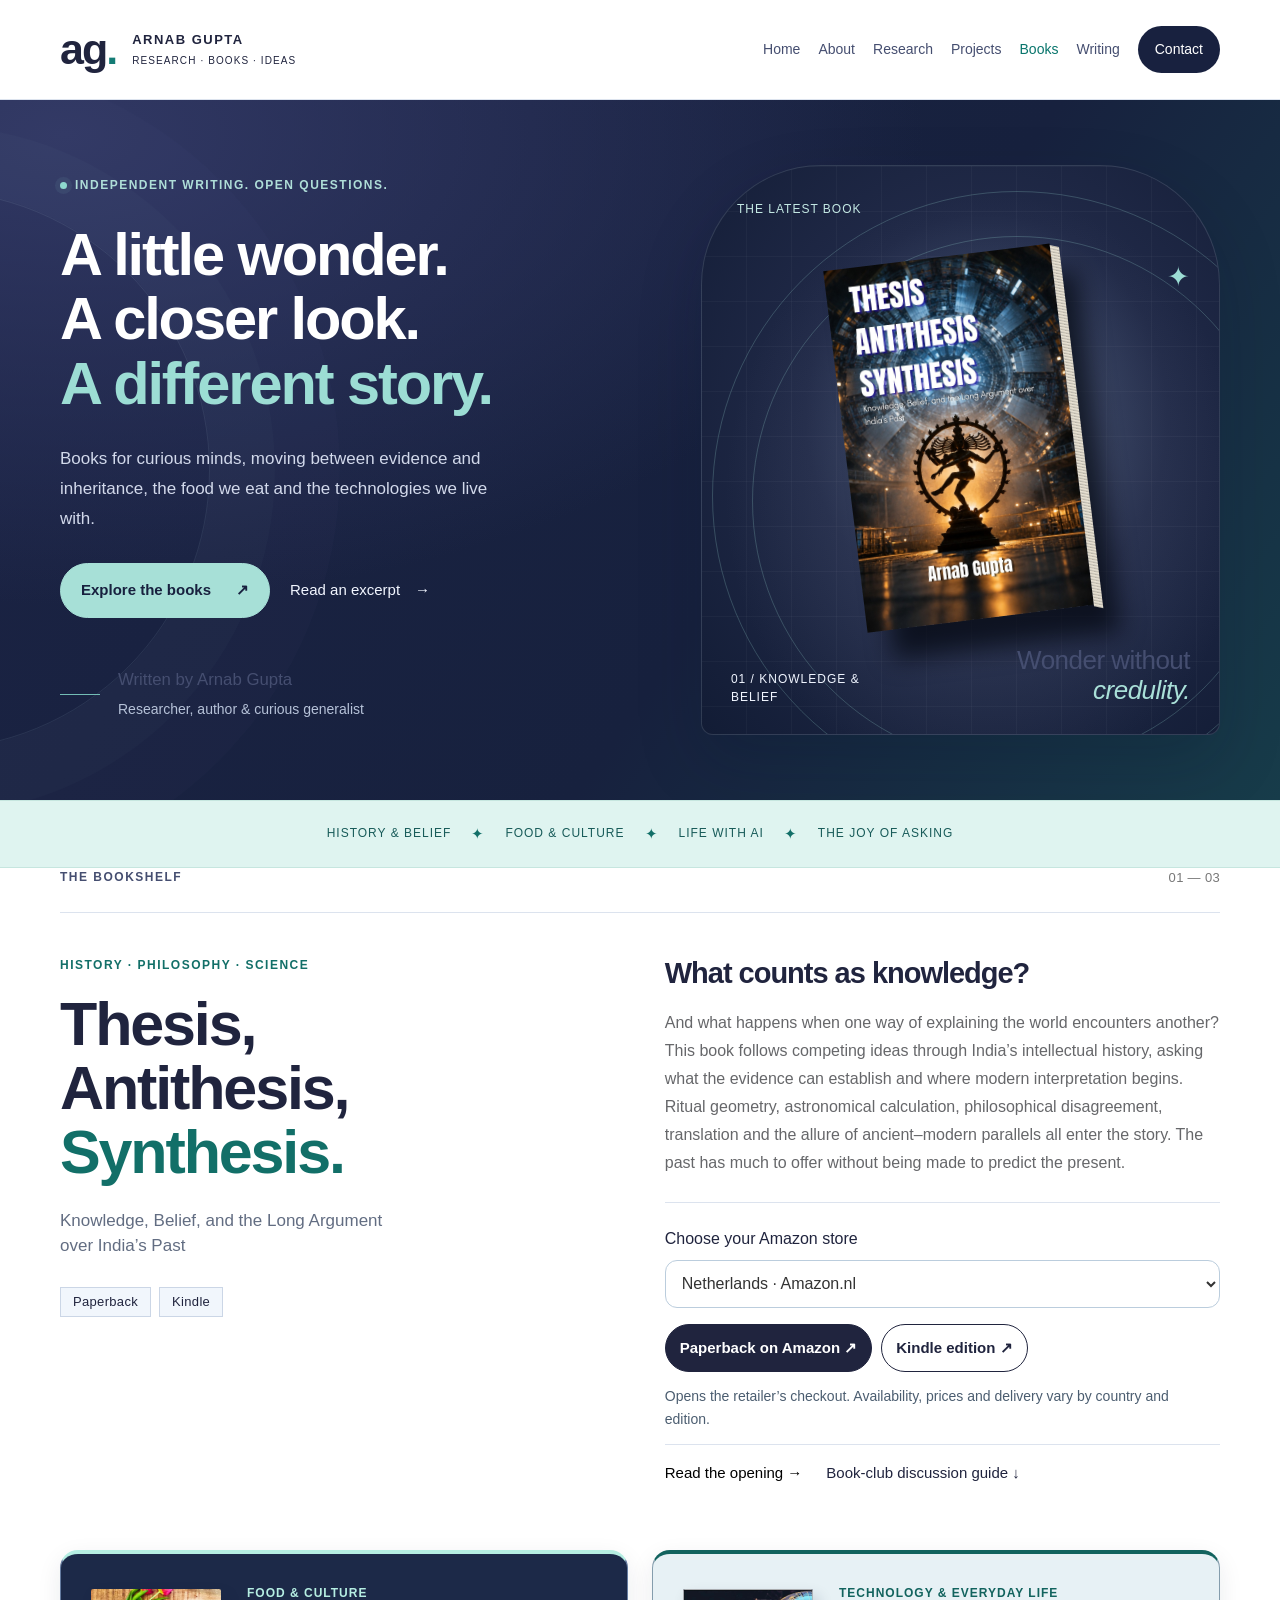
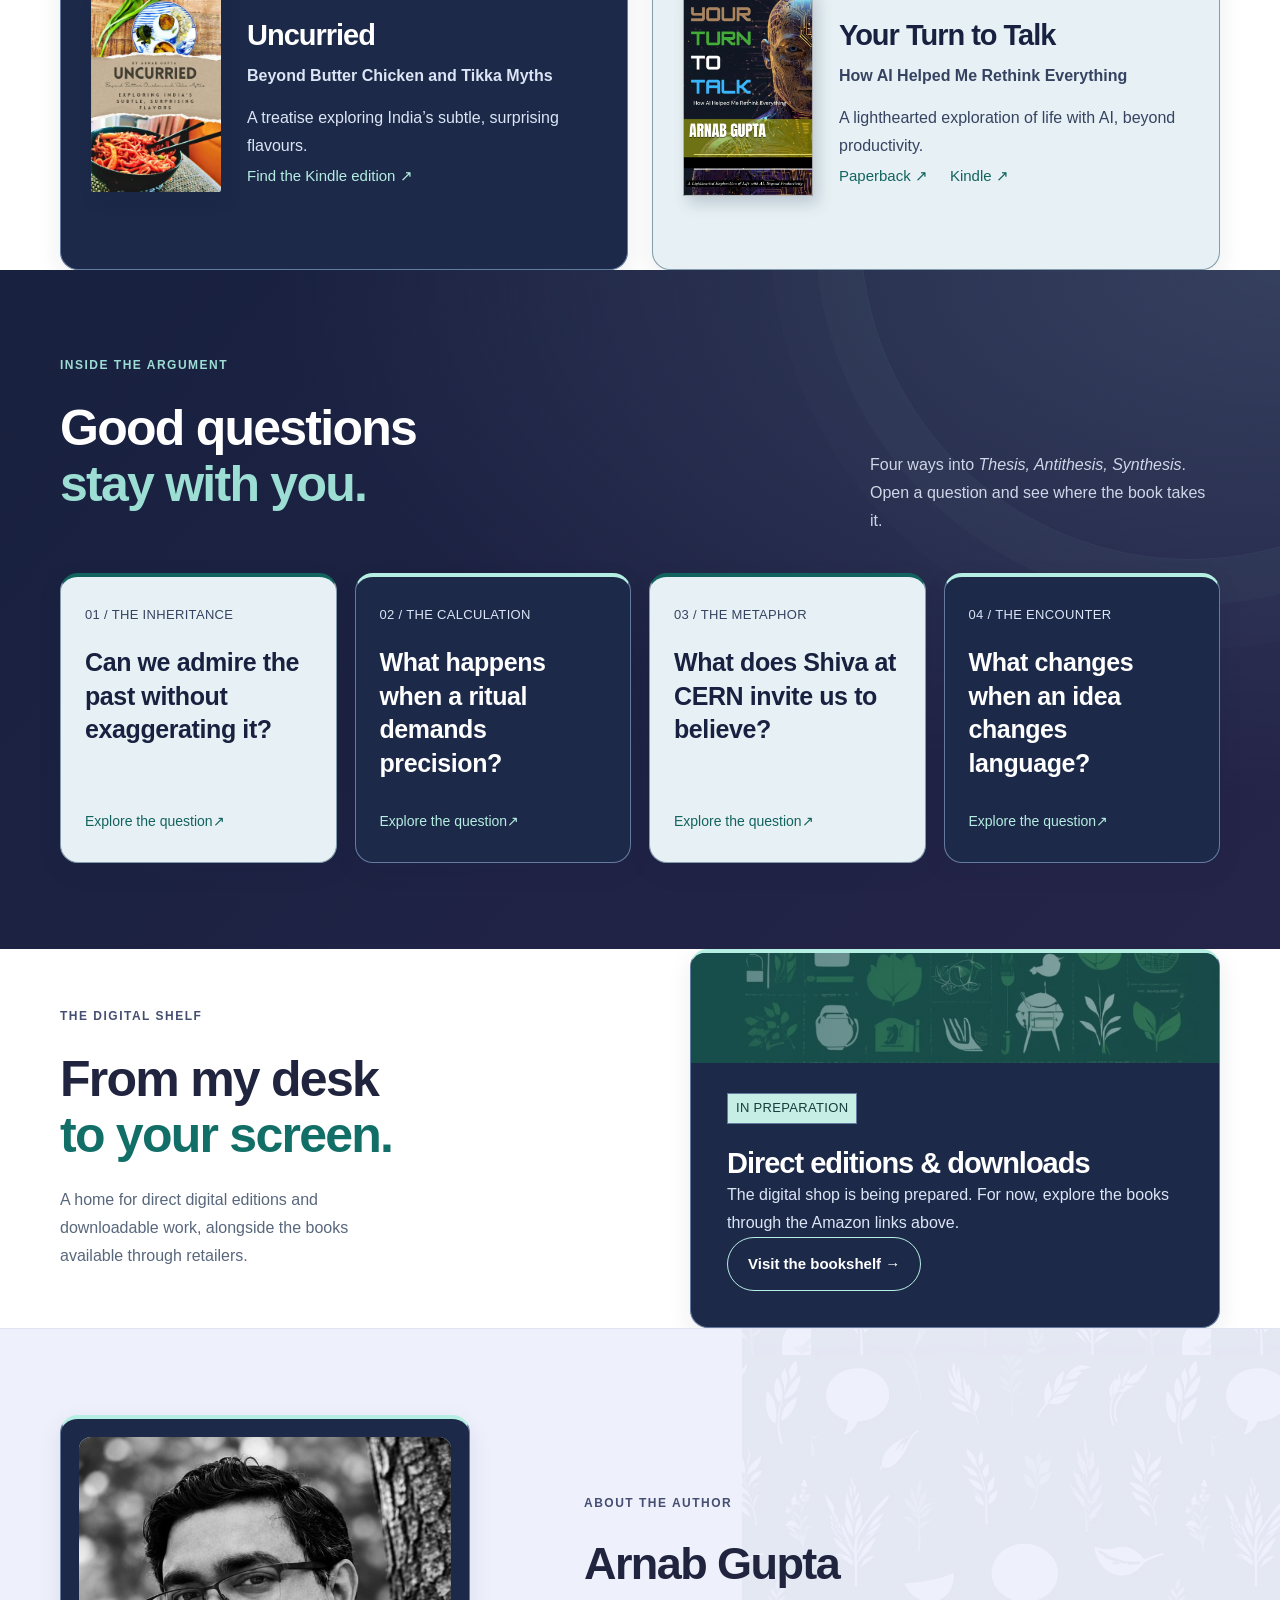
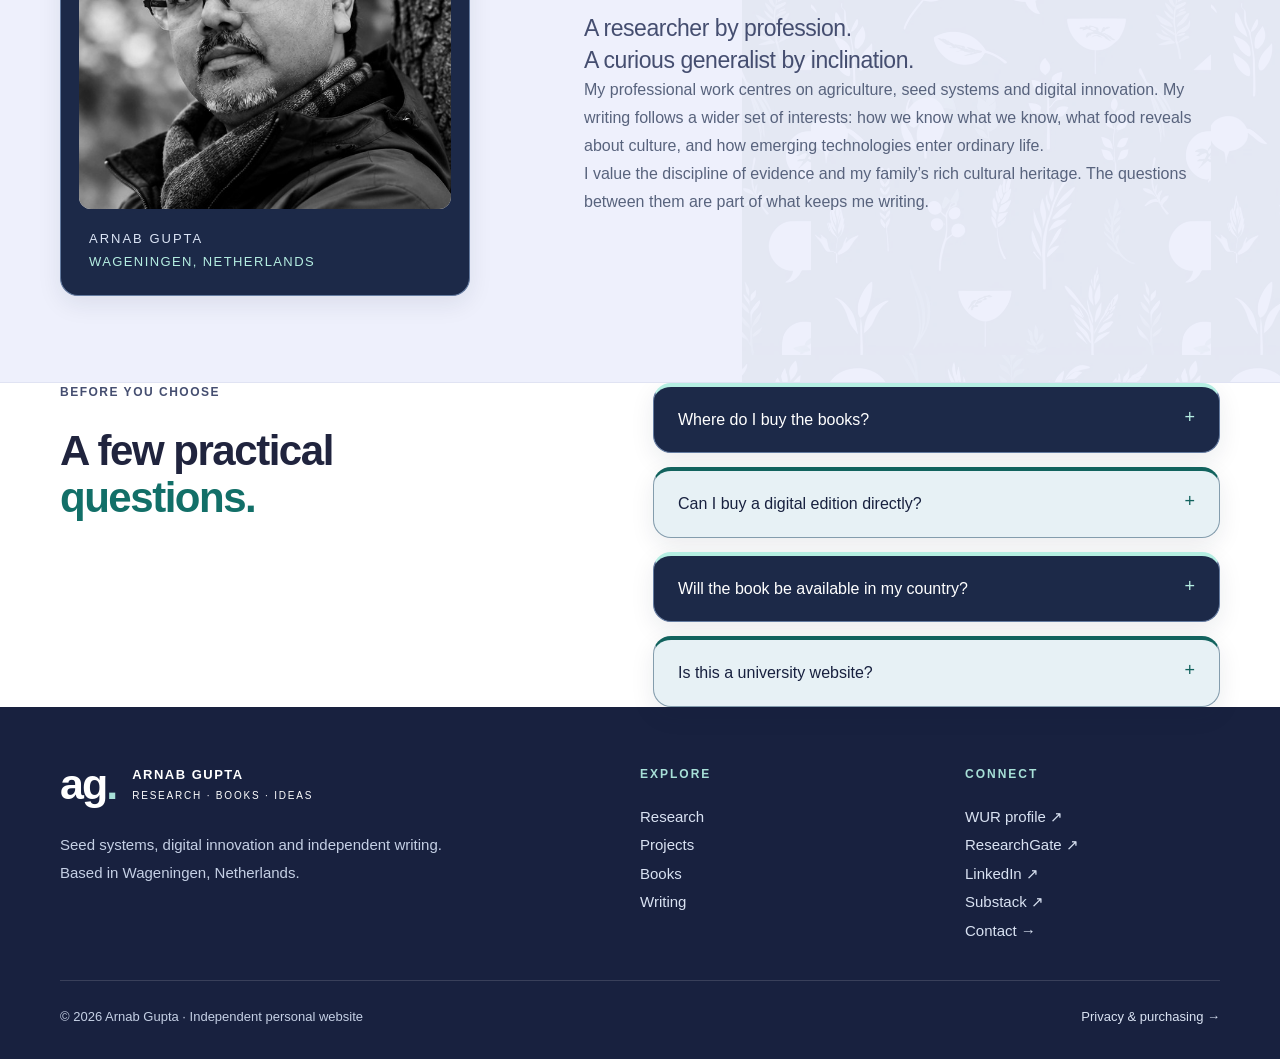
==== commit 673a3c9c: "SEO improvements and accuracy update across the site Search optimisation - Keyword-bearing page titl" ====
--- a/books/index.html
+++ b/books/index.html
@@ -2,11 +2,19 @@
 <html lang="en">
 <head>
   <meta charset="utf-8"><meta name="viewport" content="width=device-width, initial-scale=1">
-  <title>Arnab Gupta | Books, ideas & independent writing</title>
-  <meta name="description" content="Books by Arnab Gupta on India's intellectual history, food and life with AI. Explore the books, read an excerpt and find your preferred edition.">
+  <title>Books by Arnab Gupta | History, Food &amp; Life with AI</title>
+  <meta name="description" content="Books by Arnab Gupta on India’s intellectual history, food and life with AI. Explore the books, read an excerpt and find your preferred edition.">
+<link rel="canonical" href="https://arnabgupta.nl/books/">
+<meta property="og:type" content="website">
+<meta property="og:site_name" content="Arnab Gupta">
+<meta property="og:title" content="Books by Arnab Gupta | History, Food &amp; Life with AI">
+<meta property="og:description" content="Books by Arnab Gupta on India’s intellectual history, food and life with AI. Explore the books, read an excerpt and find your preferred edition.">
+<meta property="og:url" content="https://arnabgupta.nl/books/">
+<meta property="og:image" content="https://arnabgupta.nl/assets/books/thesis-cover.jpg">
+<meta name="twitter:card" content="summary_large_image">
+<meta name="author" content="Arnab Gupta">
+<script type="application/ld+json">{"@context":"https://schema.org","@graph":[{"@type":"Book","name":"Thesis, Antithesis, Synthesis","alternateName":"Knowledge, Belief, and the Long Argument over India’s Past","url":"https://arnabgupta.nl/books/#books","image":"https://arnabgupta.nl/assets/books/thesis-cover.jpg","inLanguage":"en","author":{"@type":"Person","@id":"https://arnabgupta.nl/#person","name":"Arnab Gupta"},"sameAs":["https://www.amazon.nl/dp/B0HML921BQ","https://www.amazon.nl/dp/B0HMJNJ7VN"]},{"@type":"Book","name":"Uncurried","alternateName":"Beyond Butter Chicken and Tikka Myths","url":"https://arnabgupta.nl/books/#uncurried","image":"https://arnabgupta.nl/assets/books/uncurried-wrap.webp","inLanguage":"en","author":{"@type":"Person","@id":"https://arnabgupta.nl/#person","name":"Arnab Gupta"},"sameAs":["https://www.amazon.nl/dp/B0DS2QLDKL"]},{"@type":"Book","name":"Your Turn to Talk","alternateName":"How AI Helped Me Rethink Everything","url":"https://arnabgupta.nl/books/#your-turn-to-talk","image":"https://arnabgupta.nl/assets/books/your-turn-to-talk.webp","inLanguage":"en","author":{"@type":"Person","@id":"https://arnabgupta.nl/#person","name":"Arnab Gupta"},"sameAs":["https://www.amazon.nl/dp/B0DRVMP7KD","https://www.amazon.nl/dp/B0DLWZWVFP"]}]}</script>
   <meta name="theme-color" content="#171e34">
-  <meta property="og:title" content="Arnab Gupta — Books & Ideas"><meta property="og:description" content="For curious minds. Books about knowledge, culture, food and life with AI."><meta property="og:type" content="website">
-  <meta property="og:image" content="https://arnabgupta.nl/assets/books/thesis-cover.jpg">
   <link rel="icon" href="../assets/books/favicon.svg" type="image/svg+xml"><link rel="stylesheet" href="../css/style.css?v=cv-2"><link rel="stylesheet" href="../css/books.css?v=cv-2"><link rel="stylesheet" href="../css/unified.css?v=cv-3">
   <script src="../js/shop-config.js" defer></script><script src="../js/books.js?v=cv-2" defer></script>
 </head>
@@ -21,12 +29,12 @@
 </section>
 <div class="topic-ribbon" aria-label="Topics"><span>HISTORY & BELIEF</span><i>✦</i><span>FOOD & CULTURE</span><i>✦</i><span>LIFE WITH AI</span><i>✦</i><span>THE JOY OF ASKING</span></div>
 <section class="featured wrap section" id="books"><div class="section-heading"><p class="eyebrow">THE BOOKSHELF</p><span>01 — 03</span></div><div class="featured-grid"><div class="featured-title"><p class="category">HISTORY · PHILOSOPHY · SCIENCE</p><h2>Thesis,<br>Antithesis,<br><em>Synthesis.</em></h2><p class="subtitle">Knowledge, Belief, and the Long Argument over India’s Past</p><div class="format-badges"><span>Paperback</span><span>Kindle</span></div></div><div class="featured-detail"><h3>What counts as knowledge?</h3><p>And what happens when one way of explaining the world encounters another? This book follows competing ideas through India’s intellectual history, asking what the evidence can establish and where modern interpretation begins.</p><p>Ritual geometry, astronomical calculation, philosophical disagreement, translation and the allure of ancient–modern parallels all enter the story. The past has much to offer without being made to predict the present.</p><div class="purchase"><label for="marketplace">Choose your Amazon store</label><select id="marketplace"><option value="nl">Netherlands · Amazon.nl</option><option value="com">United States · Amazon.com</option><option value="uk">United Kingdom · Amazon.co.uk</option><option value="de">Germany · Amazon.de</option><option value="in">India · Amazon.in</option><option value="se">Sweden · Amazon.se</option></select><div class="actions retailer-actions"><a class="button dark amazon-link" data-asin="B0HML921BQ" href="https://www.amazon.nl/dp/B0HML921BQ" target="_blank" rel="noopener noreferrer">Paperback on Amazon ↗</a><a class="button outline amazon-link" data-asin="B0HMJNJ7VN" href="https://www.amazon.nl/dp/B0HMJNJ7VN" target="_blank" rel="noopener noreferrer">Kindle edition ↗</a></div><a id="lulu-featured" class="text-button" hidden target="_blank" rel="noopener noreferrer">Order from Lulu ↗</a><p class="fine-print">Opens the retailer’s checkout. Availability, prices and delivery vary by country and edition.</p></div><div class="reading-links"><button data-open="excerpt">Read the opening →</button><a href="../assets/books/reading-guide.txt" download>Book-club discussion guide ↓</a></div></div></div>
-<div class="other-books"><article class="other-book food" id="uncurried"><div class="shelf-cover spread-cover"><img src="../assets/books/uncurried-wrap.webp" alt="Front cover of Uncurried by Arnab Gupta" width="2000" height="1483" loading="lazy" decoding="async"></div><div><p class="category">FOOD & CULTURE</p><h3>Uncurried</h3><p class="book-subtitle">Beyond Butter Chicken and Tikka Myths</p><p>A treatise exploring India’s subtle, surprising flavours.</p><a class="text-button amazon-link" data-asin="B0DS2QLDKL" href="https://www.amazon.nl/dp/B0DS2QLDKL" target="_blank" rel="noopener noreferrer">Find the Kindle edition ↗</a></div></article><article class="other-book ai" id="your-turn-to-talk"><div class="shelf-cover"><img src="../assets/books/your-turn-to-talk.webp" alt="Cover of Your Turn to Talk by Arnab Gupta" width="943" height="1500" loading="lazy" decoding="async"></div><div><p class="category">TECHNOLOGY & EVERYDAY LIFE</p><h3>Your Turn to Talk</h3><p class="book-subtitle">How AI Helped Me Rethink Everything</p><p>A lighthearted exploration of life with AI, beyond productivity.</p><div class="inline-links"><a class="text-button amazon-link" data-asin="B0DRVMP7KD" href="https://www.amazon.nl/dp/B0DRVMP7KD" target="_blank" rel="noopener noreferrer">Paperback ↗</a><a class="text-button amazon-link" data-asin="B0DLWZWVFP" href="https://www.amazon.nl/dp/B0DLWZWVFP" target="_blank" rel="noopener noreferrer">Kindle ↗</a></div></div></article></div></section>
+<div class="other-books"><article class="other-book food" id="uncurried"><div class="shelf-cover spread-cover"><img src="../assets/books/uncurried-wrap.webp" alt="Front cover of Uncurried by Arnab Gupta" width="1400" height="1038" loading="lazy" decoding="async"></div><div><p class="category">FOOD & CULTURE</p><h3>Uncurried</h3><p class="book-subtitle">Beyond Butter Chicken and Tikka Myths</p><p>A treatise exploring India’s subtle, surprising flavours.</p><a class="text-button amazon-link" data-asin="B0DS2QLDKL" href="https://www.amazon.nl/dp/B0DS2QLDKL" target="_blank" rel="noopener noreferrer">Find the Kindle edition ↗</a></div></article><article class="other-book ai" id="your-turn-to-talk"><div class="shelf-cover"><img src="../assets/books/your-turn-to-talk.webp" alt="Cover of Your Turn to Talk by Arnab Gupta" width="943" height="1500" loading="lazy" decoding="async"></div><div><p class="category">TECHNOLOGY & EVERYDAY LIFE</p><h3>Your Turn to Talk</h3><p class="book-subtitle">How AI Helped Me Rethink Everything</p><p>A lighthearted exploration of life with AI, beyond productivity.</p><div class="inline-links"><a class="text-button amazon-link" data-asin="B0DRVMP7KD" href="https://www.amazon.nl/dp/B0DRVMP7KD" target="_blank" rel="noopener noreferrer">Paperback ↗</a><a class="text-button amazon-link" data-asin="B0DLWZWVFP" href="https://www.amazon.nl/dp/B0DLWZWVFP" target="_blank" rel="noopener noreferrer">Kindle ↗</a></div></div></article></div></section>
 <section class="ideas section" id="ideas"><div class="wrap"><div class="ideas-head"><div><p class="eyebrow">INSIDE THE ARGUMENT</p><h2>Good questions<br><em>stay with you.</em></h2></div><p>Four ways into <cite>Thesis, Antithesis, Synthesis</cite>. Open a question and see where the book takes it.</p></div><div class="ideas-grid"><button class="idea" data-open="wonder"><span class="idea-index">01 / THE INHERITANCE</span><h3>Can we admire the past without exaggerating it?</h3><span class="idea-link">Explore the question <span>↗</span></span></button><button class="idea" data-open="geometry"><span class="idea-index">02 / THE CALCULATION</span><h3>What happens when a ritual demands precision?</h3><span class="idea-link">Explore the question <span>↗</span></span></button><button class="idea" data-open="cern"><span class="idea-index">03 / THE METAPHOR</span><h3>What does Shiva at CERN invite us to believe?</h3><span class="idea-link">Explore the question <span>↗</span></span></button><button class="idea" data-open="translation"><span class="idea-index">04 / THE ENCOUNTER</span><h3>What changes when an idea changes language?</h3><span class="idea-link">Explore the question <span>↗</span></span></button></div></div></section>
 <section class="direct wrap section" id="direct"><div><p class="eyebrow">THE DIGITAL SHELF</p><h2>From my desk<br><em>to your screen.</em></h2><p>A home for direct digital editions and downloadable work, alongside the books available through retailers.</p></div><div class="direct-panel" id="direct-panel"><div class="shop-illustration" aria-hidden="true"><img src="../assets/books/seed-pattern.webp" alt="" width="784" height="1176" loading="lazy" decoding="async"></div><span class="small-stamp">IN PREPARATION</span><h3>Direct editions & downloads</h3><p>The digital shop is being prepared. For now, explore the books through the Amazon links above.</p><a class="button outline" href="#books">Visit the bookshelf →</a></div></section>
 <section class="about section" id="about"><div class="wrap about-grid"><figure class="author-portrait"><div class="portrait-frame"><img src="../assets/photos/arnab-gupta-author-bw.jpg" alt="Black-and-white portrait of Arnab Gupta leaning against a tree" width="618" height="618" loading="lazy" decoding="async"></div><figcaption>ARNAB GUPTA<span>WAGENINGEN, NETHERLANDS</span></figcaption></figure><div><p class="eyebrow">ABOUT THE AUTHOR</p><h2>Arnab Gupta</h2><p class="about-lead">A researcher by profession.<br>A curious generalist by inclination.</p><p>My professional work centres on agriculture, seed systems and digital innovation. My writing follows a wider set of interests: how we know what we know, what food reveals about culture, and how emerging technologies enter ordinary life.</p><p>I value the discipline of evidence and my family’s rich cultural heritage. The questions between them are part of what keeps me writing.</p></div></div></section>
 <section class="faq wrap section" id="practical"><div><p class="eyebrow">BEFORE YOU CHOOSE</p><h2>A few practical<br><em>questions.</em></h2></div><div class="faq-list"><details><summary>Where do I buy the books?</summary><p>The purchase buttons open Amazon in your selected country. Amazon handles payment, delivery and order support for those purchases. Any Lulu options added here will take you to Lulu’s checkout.</p></details><details><summary>Can I buy a digital edition directly?</summary><p>Direct digital editions are in preparation. When they are available, each listing will state the file format, price and delivery arrangements before you pay.</p></details><details><summary>Will the book be available in my country?</summary><p>Choose your local Amazon store and check the edition’s product page. Availability and shipping can differ between paperback and Kindle editions and between countries.</p></details><details><summary>Is this a university website?</summary><p>No. This is Arnab Gupta’s independent author website. The books and views presented here are personal work.</p></details></div></section>
 </main>
-<footer class="site-footer"><div class="wrap footer-grid"><div><a class="brand" href="../index.html"><span class="monogram">ag<span>.</span></span><span>ARNAB GUPTA<small>RESEARCH · BOOKS · IDEAS</small></span></a><p>Seed systems, digital innovation and independent writing.<br>Based in Wageningen, Netherlands.</p></div><div><p class="eyebrow">EXPLORE</p><a href="../pages/research.html">Research</a><a href="../pages/projects.html">Projects</a><a href="../books/">Books</a><a href="../pages/writing.html">Writing</a></div><div><p class="eyebrow">CONNECT</p><a href="https://www.wur.nl/en/persons/arnab-gupta" target="_blank" rel="noopener noreferrer">WUR profile ↗</a><a href="https://www.researchgate.net/profile/Arnab-Gupta-2" target="_blank" rel="noopener noreferrer">ResearchGate ↗</a><a href="https://arnabgupta9.substack.com" target="_blank" rel="noopener noreferrer">Substack ↗</a><a href="../pages/contact.html">Contact →</a></div></div><div class="wrap footer-bottom"><p>© <span id="year">2026</span> Arnab Gupta · Independent personal website</p><button class="text-button" data-open="privacy">Privacy &amp; purchasing →</button></div></footer>
+<footer class="site-footer"><div class="wrap footer-grid"><div><a class="brand" href="../index.html"><span class="monogram">ag<span>.</span></span><span>ARNAB GUPTA<small>RESEARCH · BOOKS · IDEAS</small></span></a><p>Seed systems, digital innovation and independent writing.<br>Based in Wageningen, Netherlands.</p></div><div><p class="eyebrow">EXPLORE</p><a href="../pages/research.html">Research</a><a href="../pages/projects.html">Projects</a><a href="../books/">Books</a><a href="../pages/writing.html">Writing</a></div><div><p class="eyebrow">CONNECT</p><a href="https://www.wur.nl/en/persons/arnab-gupta" target="_blank" rel="noopener noreferrer">WUR profile ↗</a><a href="https://www.researchgate.net/profile/Arnab-Gupta-2" target="_blank" rel="noopener noreferrer">ResearchGate ↗</a><a href="https://www.linkedin.com/in/arnab-gupta-4198271b" target="_blank" rel="noopener noreferrer">LinkedIn ↗</a><a href="https://arnabgupta9.substack.com" target="_blank" rel="noopener noreferrer">Substack ↗</a><a href="../pages/contact.html">Contact →</a></div></div><div class="wrap footer-bottom"><p>© <span id="year">2026</span> Arnab Gupta · Independent personal website</p><button class="text-button" data-open="privacy">Privacy &amp; purchasing →</button></div></footer>
 <dialog id="reader"><div class="dialog-toolbar"><span>ARNAB GUPTA / THE READING ROOM</span><button id="close-reader" aria-label="Close reading room">×</button></div><div id="reader-content"></div></dialog>
 <script src="../js/components.js"></script></body></html>
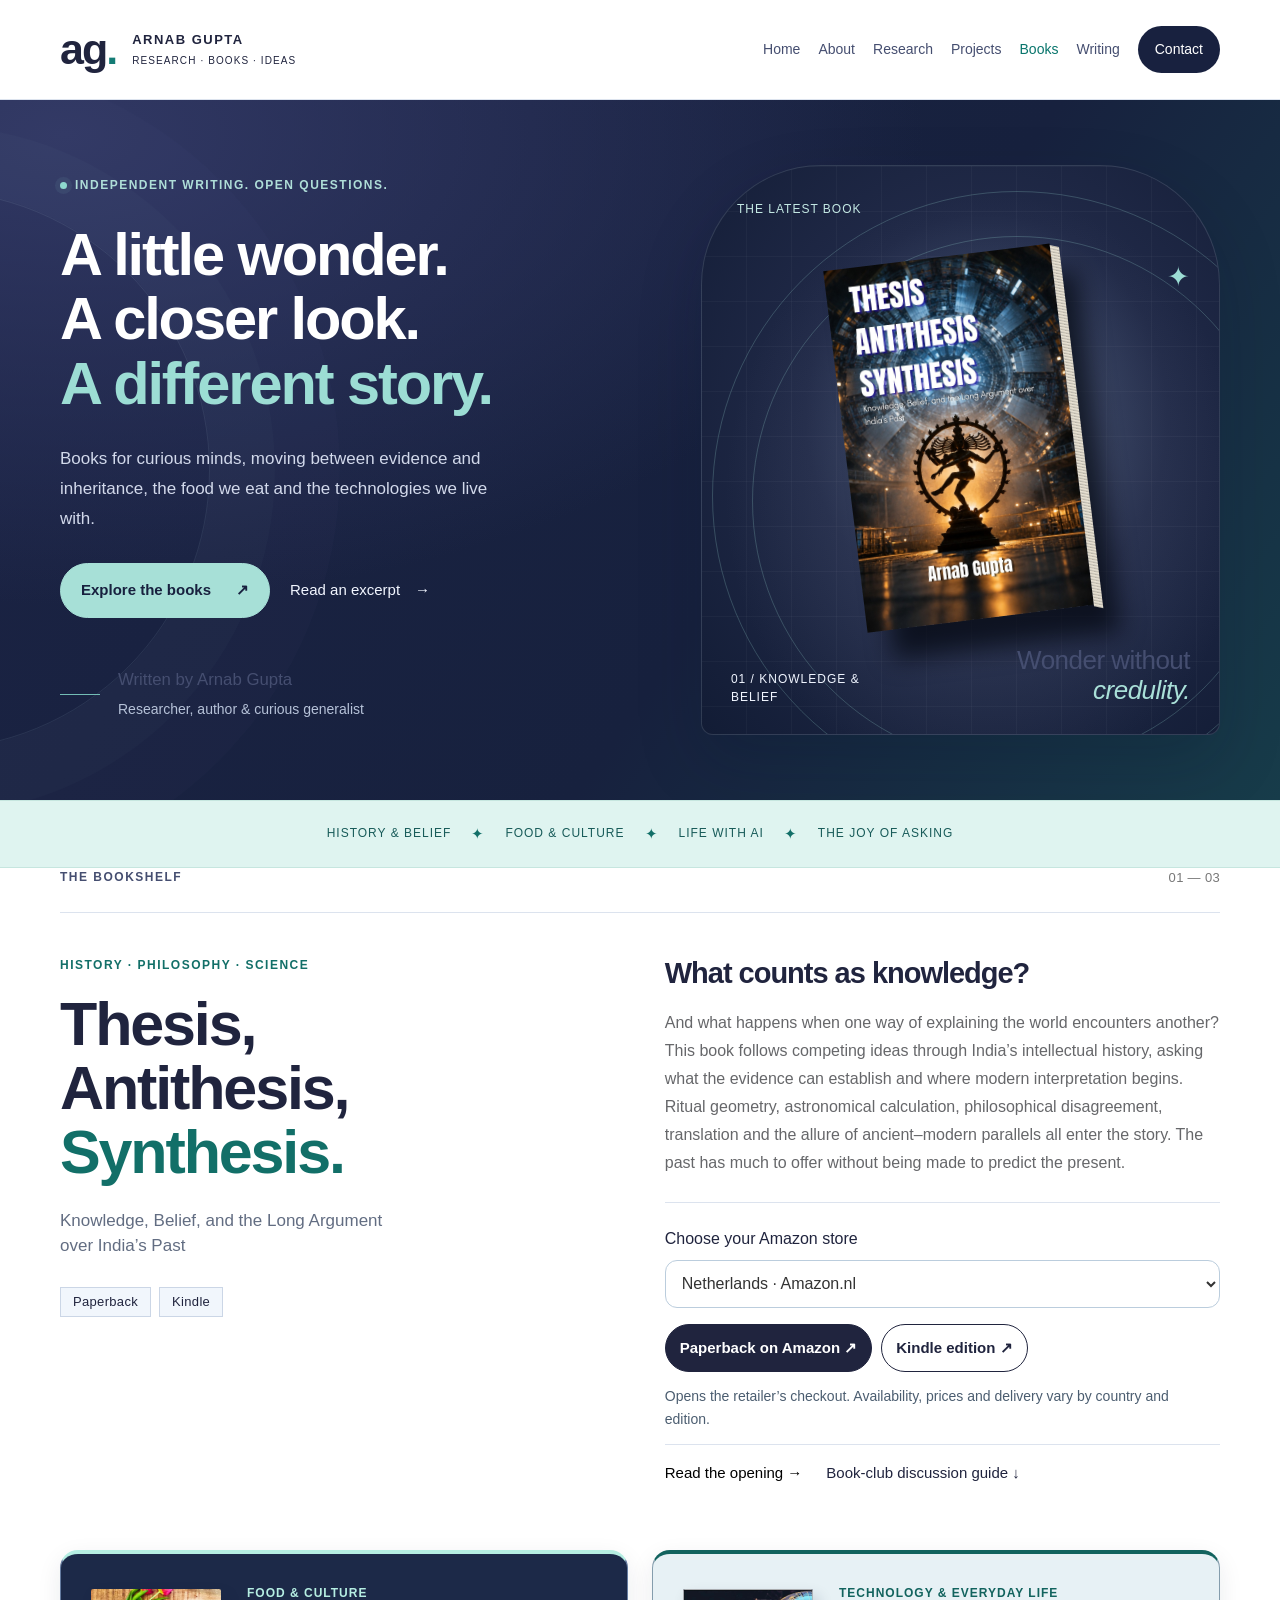
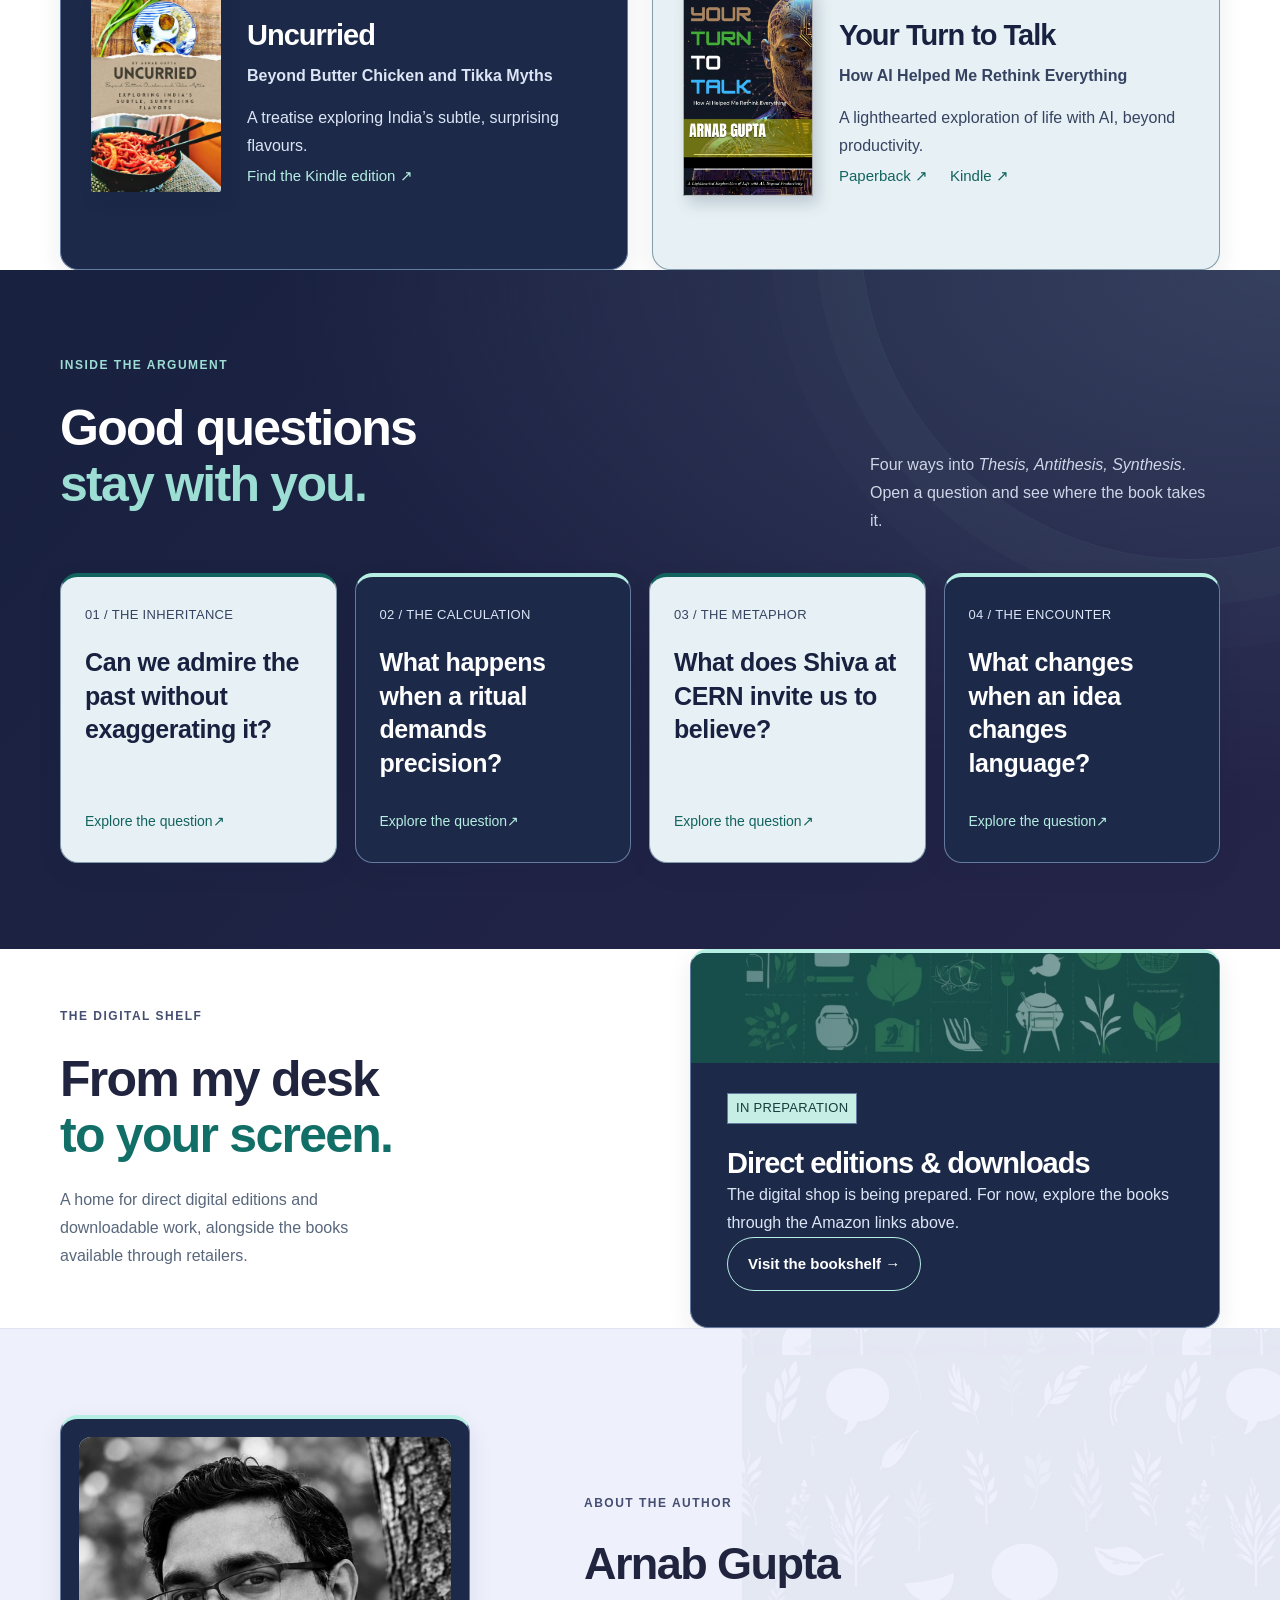
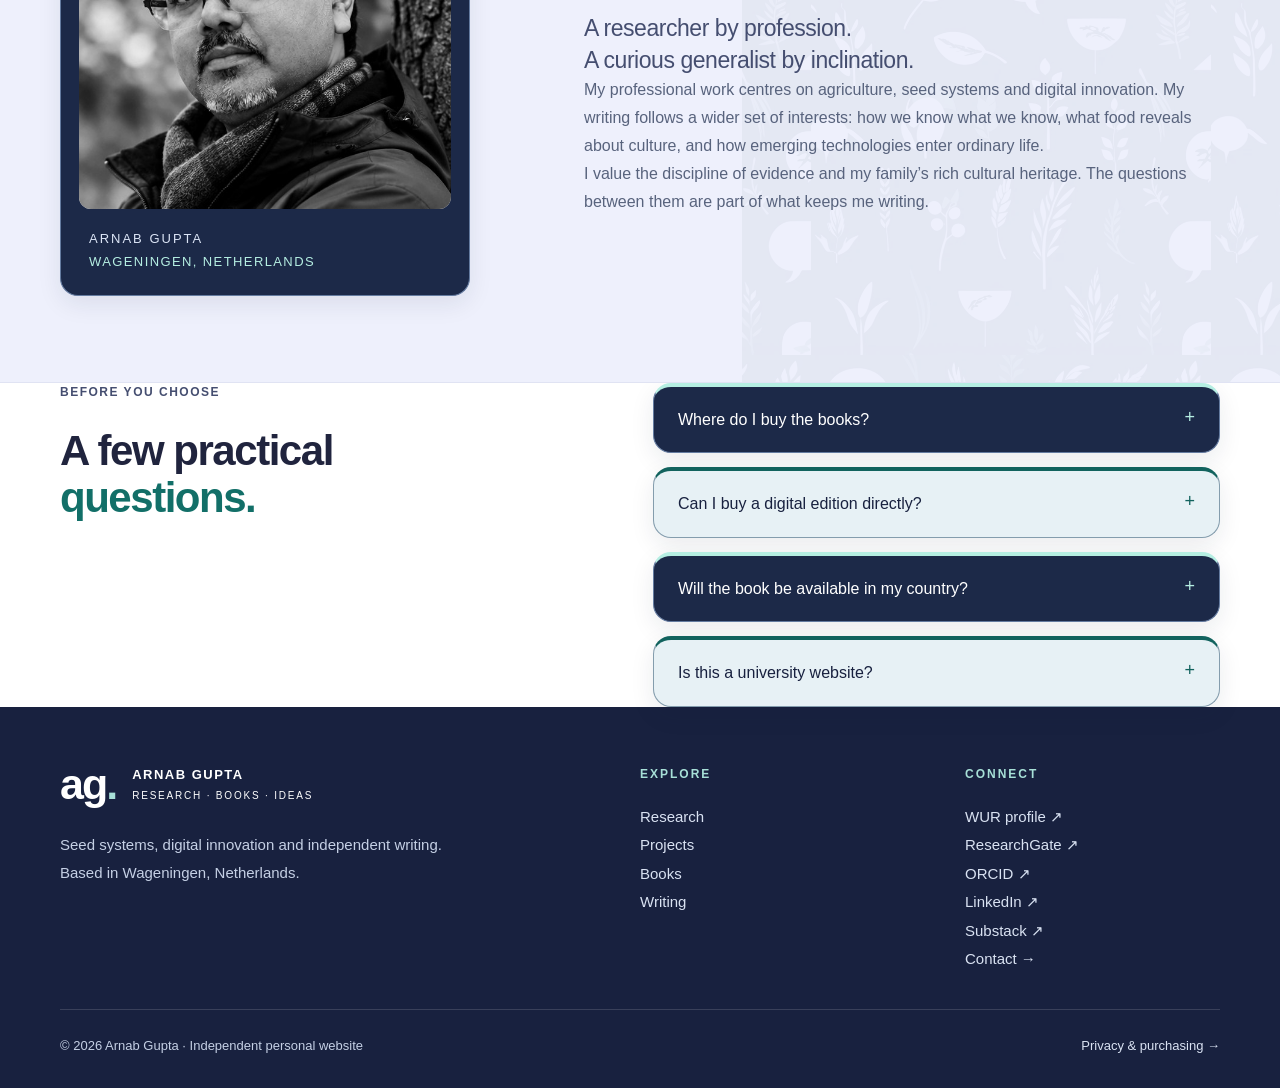
==== commit a28cb73b: "Add ORCID and clarify WCDI-to-WSER history - ORCID 0000-0002-5672-5735 in every footer, the About si" ====
--- a/books/index.html
+++ b/books/index.html
@@ -35,6 +35,6 @@
 <section class="about section" id="about"><div class="wrap about-grid"><figure class="author-portrait"><div class="portrait-frame"><img src="../assets/photos/arnab-gupta-author-bw.jpg" alt="Black-and-white portrait of Arnab Gupta leaning against a tree" width="618" height="618" loading="lazy" decoding="async"></div><figcaption>ARNAB GUPTA<span>WAGENINGEN, NETHERLANDS</span></figcaption></figure><div><p class="eyebrow">ABOUT THE AUTHOR</p><h2>Arnab Gupta</h2><p class="about-lead">A researcher by profession.<br>A curious generalist by inclination.</p><p>My professional work centres on agriculture, seed systems and digital innovation. My writing follows a wider set of interests: how we know what we know, what food reveals about culture, and how emerging technologies enter ordinary life.</p><p>I value the discipline of evidence and my family’s rich cultural heritage. The questions between them are part of what keeps me writing.</p></div></div></section>
 <section class="faq wrap section" id="practical"><div><p class="eyebrow">BEFORE YOU CHOOSE</p><h2>A few practical<br><em>questions.</em></h2></div><div class="faq-list"><details><summary>Where do I buy the books?</summary><p>The purchase buttons open Amazon in your selected country. Amazon handles payment, delivery and order support for those purchases. Any Lulu options added here will take you to Lulu’s checkout.</p></details><details><summary>Can I buy a digital edition directly?</summary><p>Direct digital editions are in preparation. When they are available, each listing will state the file format, price and delivery arrangements before you pay.</p></details><details><summary>Will the book be available in my country?</summary><p>Choose your local Amazon store and check the edition’s product page. Availability and shipping can differ between paperback and Kindle editions and between countries.</p></details><details><summary>Is this a university website?</summary><p>No. This is Arnab Gupta’s independent author website. The books and views presented here are personal work.</p></details></div></section>
 </main>
-<footer class="site-footer"><div class="wrap footer-grid"><div><a class="brand" href="../index.html"><span class="monogram">ag<span>.</span></span><span>ARNAB GUPTA<small>RESEARCH · BOOKS · IDEAS</small></span></a><p>Seed systems, digital innovation and independent writing.<br>Based in Wageningen, Netherlands.</p></div><div><p class="eyebrow">EXPLORE</p><a href="../pages/research.html">Research</a><a href="../pages/projects.html">Projects</a><a href="../books/">Books</a><a href="../pages/writing.html">Writing</a></div><div><p class="eyebrow">CONNECT</p><a href="https://www.wur.nl/en/persons/arnab-gupta" target="_blank" rel="noopener noreferrer">WUR profile ↗</a><a href="https://www.researchgate.net/profile/Arnab-Gupta-2" target="_blank" rel="noopener noreferrer">ResearchGate ↗</a><a href="https://www.linkedin.com/in/arnab-gupta-4198271b" target="_blank" rel="noopener noreferrer">LinkedIn ↗</a><a href="https://arnabgupta9.substack.com" target="_blank" rel="noopener noreferrer">Substack ↗</a><a href="../pages/contact.html">Contact →</a></div></div><div class="wrap footer-bottom"><p>© <span id="year">2026</span> Arnab Gupta · Independent personal website</p><button class="text-button" data-open="privacy">Privacy &amp; purchasing →</button></div></footer>
+<footer class="site-footer"><div class="wrap footer-grid"><div><a class="brand" href="../index.html"><span class="monogram">ag<span>.</span></span><span>ARNAB GUPTA<small>RESEARCH · BOOKS · IDEAS</small></span></a><p>Seed systems, digital innovation and independent writing.<br>Based in Wageningen, Netherlands.</p></div><div><p class="eyebrow">EXPLORE</p><a href="../pages/research.html">Research</a><a href="../pages/projects.html">Projects</a><a href="../books/">Books</a><a href="../pages/writing.html">Writing</a></div><div><p class="eyebrow">CONNECT</p><a href="https://www.wur.nl/en/persons/arnab-gupta" target="_blank" rel="noopener noreferrer">WUR profile ↗</a><a href="https://www.researchgate.net/profile/Arnab-Gupta-2" target="_blank" rel="noopener noreferrer">ResearchGate ↗</a><a href="https://orcid.org/0000-0002-5672-5735" target="_blank" rel="noopener noreferrer">ORCID ↗</a><a href="https://www.linkedin.com/in/arnab-gupta-4198271b" target="_blank" rel="noopener noreferrer">LinkedIn ↗</a><a href="https://arnabgupta9.substack.com" target="_blank" rel="noopener noreferrer">Substack ↗</a><a href="../pages/contact.html">Contact →</a></div></div><div class="wrap footer-bottom"><p>© <span id="year">2026</span> Arnab Gupta · Independent personal website</p><button class="text-button" data-open="privacy">Privacy &amp; purchasing →</button></div></footer>
 <dialog id="reader"><div class="dialog-toolbar"><span>ARNAB GUPTA / THE READING ROOM</span><button id="close-reader" aria-label="Close reading room">×</button></div><div id="reader-content"></div></dialog>
 <script src="../js/components.js"></script></body></html>
